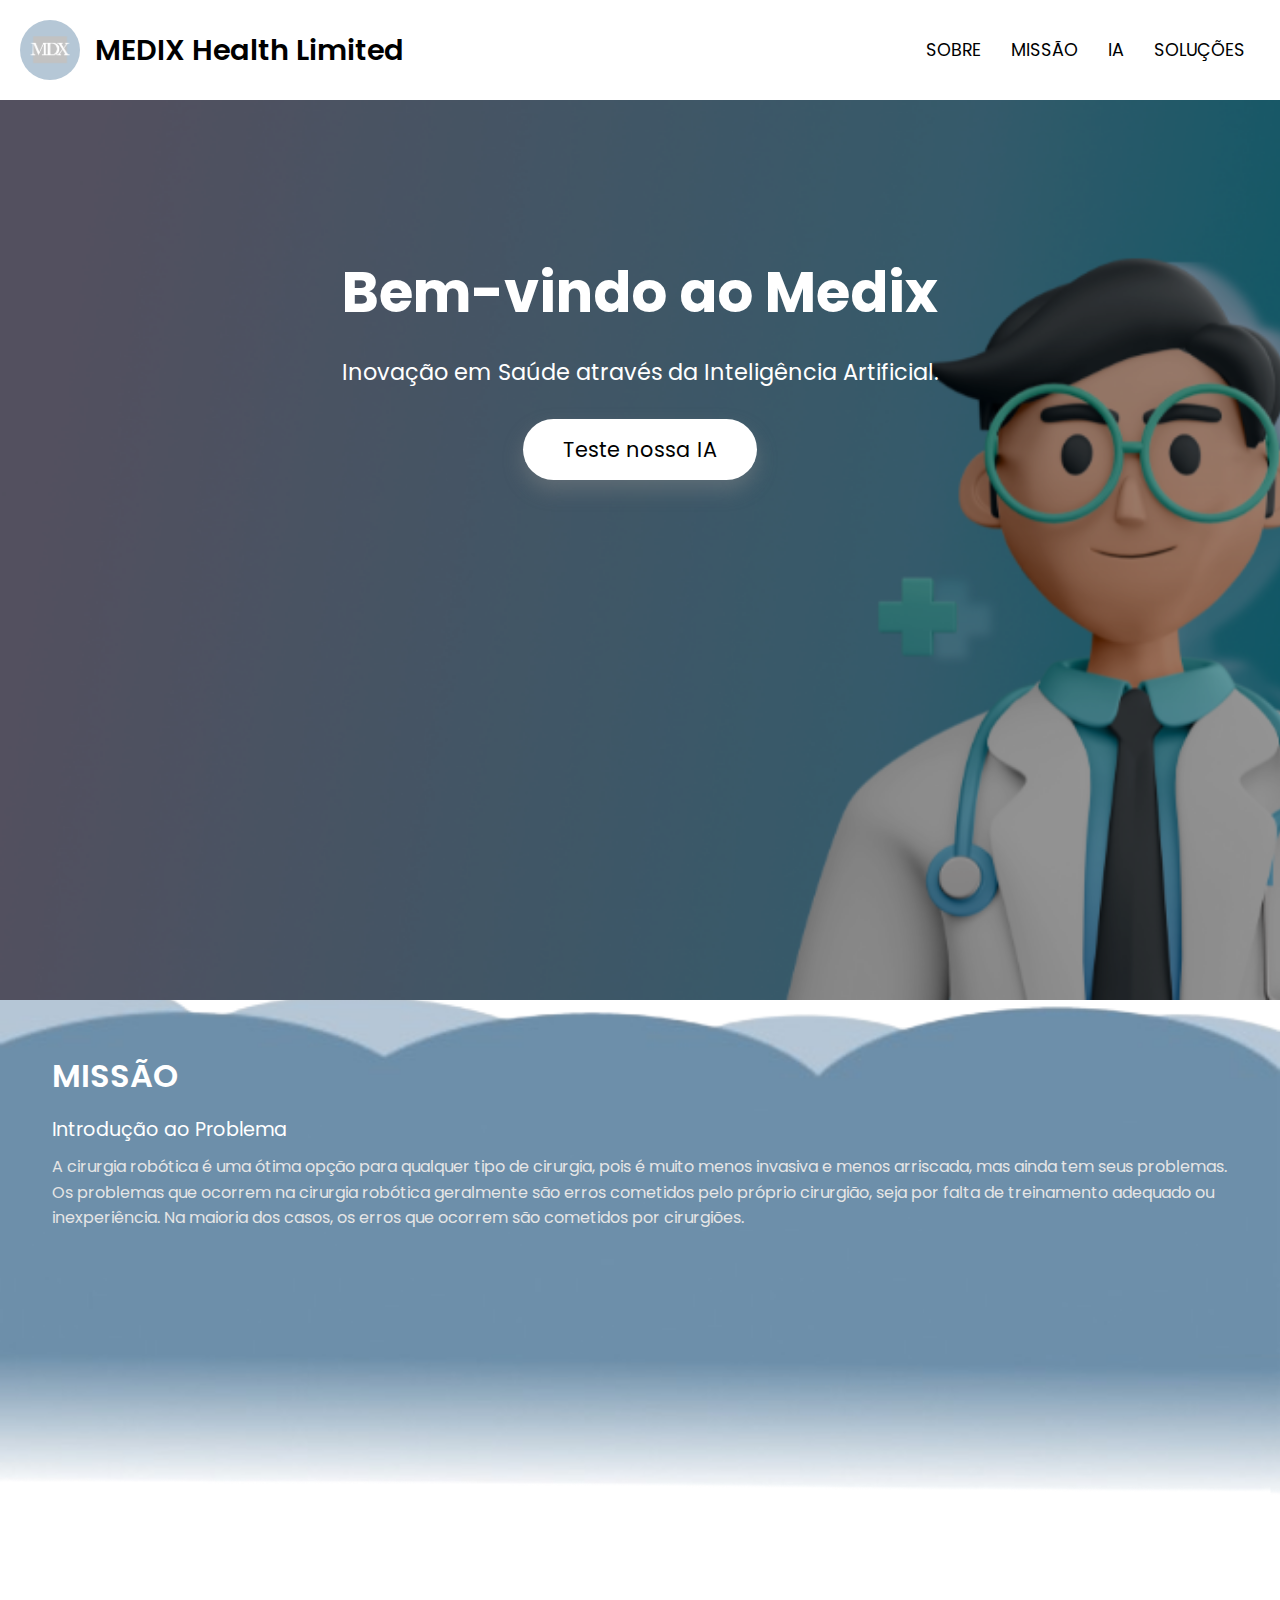
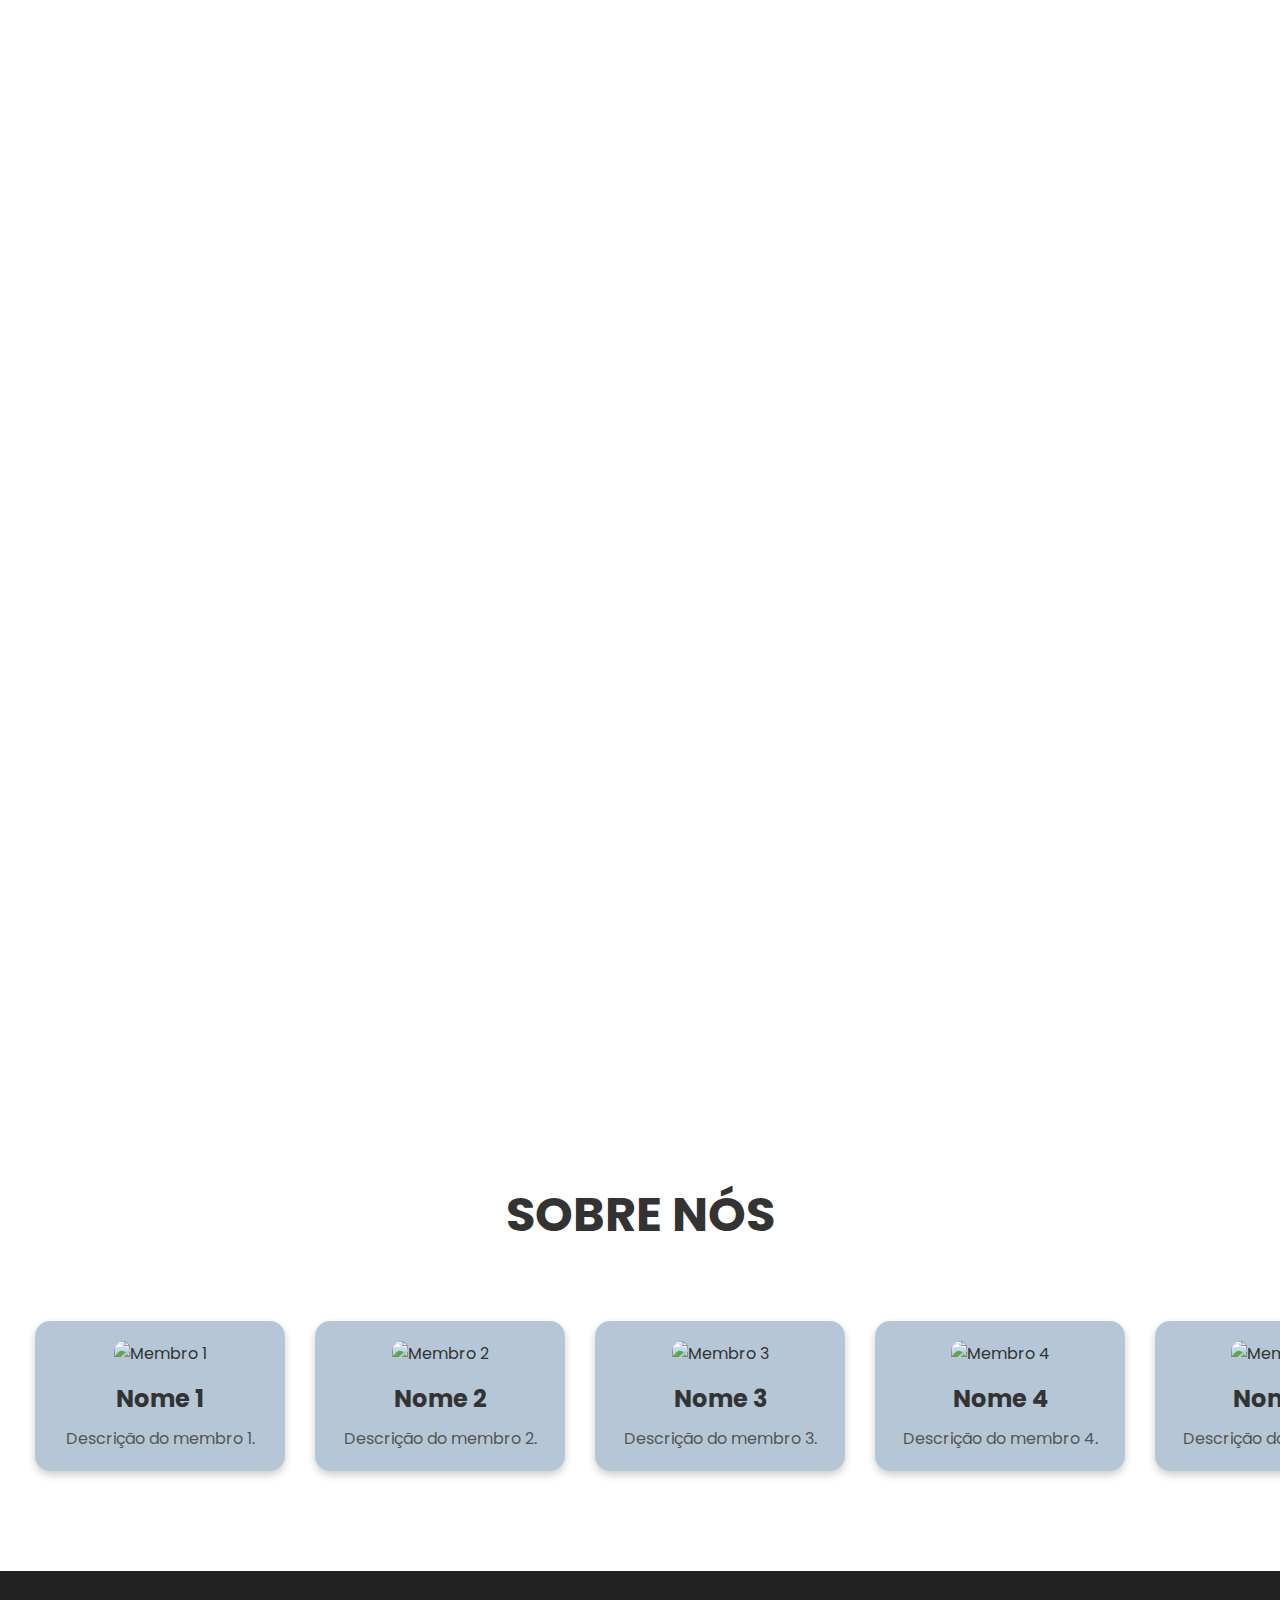
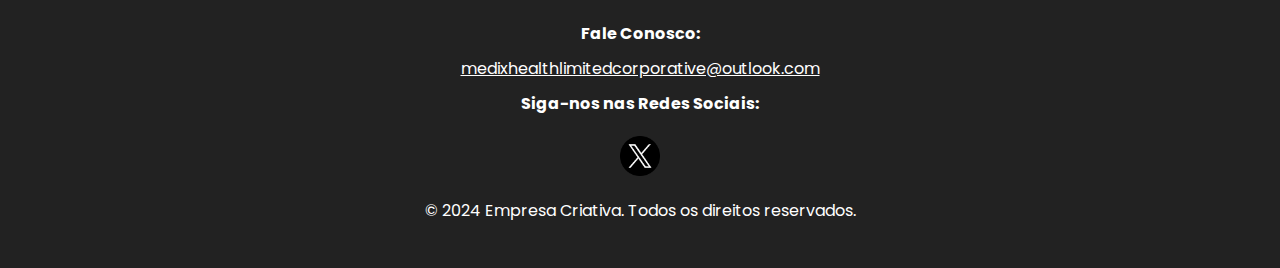
==== prot Future Fast/index.html @ fb8902aa "atualização 24/10/24 3" ====
<!DOCTYPE html>
<html lang="pt-BR">
 
<head>
    <meta charset="UTF-8">
    <meta name="viewport" content="width=device-width, initial-scale=1.0">
    <title>MEDIX Health Limited</title>
    <link rel="icon" href="LOGO.png">
    <link href="https://fonts.googleapis.com/css2?family=Poppins:wght@400;600&display=swap" rel="stylesheet">
    <link rel="stylesheet" href="style.css">
</head>
 
<body>

    <header class="main-header">
        <div class="header">
            <div class="logo">
                <img class="imgLogo" src="LOGO.png">
                <h1 class="logoTxt">MEDIX Health Limited</h1>
            </div>
            <nav class="main-nav">
                <ul>
                    <li><a href="#">SOBRE</a></li>
                    <li><a href="#">MISSÃO</a></li>
                    <li><a href="#">IA</a></li>
                    <li><a href="#">SOLUÇÕES</a></li>
                </ul>
            </nav>
        </div>
    </header>
 
    <section class="hero">
        <div class="centroPrincipal">
            <h2>Bem-vindo ao Medix</h2>
            <p>Inovação em Saúde através da Inteligência Artificial.</p>
            <a href="#" class="cta-btn">Teste nossa IA</a>
        </div>
    </section>

    <section class="mission">
        <div class="misON">
            <h3 class="titMis">MISSÃO</h3>
            <p class="txtMis">Introdução ao Problema</p>
            <p class="txtMis2">
                A cirurgia robótica é uma ótima opção para qualquer tipo de cirurgia, pois é muito menos invasiva e menos arriscada, mas ainda tem seus problemas. Os problemas que ocorrem na cirurgia robótica geralmente são erros cometidos pelo próprio cirurgião, seja por falta de treinamento adequado ou inexperiência. Na maioria dos casos, os erros que ocorrem são cometidos por cirurgiões.
            </p>
        </div>
    </section>  

    <section class="mission2">
        <div class="misON2">
            <img class="imgMis" src="pexels-cottonbro-6153343.jpg" alt="Descrição da imagem">
            <div class="txtMis3">
                <h3 class="tilMis">Nossa Solução</h3>
                <p class="pTxt">
                    Esses erros são simples e fáceis de evitar. Pensamos em resolver esses erros médicos com uma IA que reconhece qualquer movimento, não importa quão pequeno, evitando assim os erros.
                </p>
            </div>
        </div>
    </section>
 
    <section class="ourAI">
        <div class="ai">
            <h3 class="titAi">IA</h3>
            <div class="txtAIz">
                <p class="txtAi">Nossa ideia de IA foi: uma IA que sente e controla cada movimento, não importa quão pequeno, evitando assim os erros básicos da cirurgia robótica. Com isso, acreditamos que nossa IA ajudaria muito nas cirurgias robóticas.</p>
                <p class="txtAi2">Clique no botão abaixo para ver nossa ideia para IA, o futuro da medicina robótica.</p>
                <button class="btnAI">TESTAR</button>
            </div>    
        </div>    
        <div class="imgAIc">
                <img class="imgAi" src="ai-chip-artificial-intelligence-future-technology-innovation.jpg">
        </div>
    </section>
 
    <section class="about">
        <h3>SOBRE NÓS</h3>
        <div class="about-container">
            <div class="about-card">
                <img src="member1.jpg" alt="Membro 1">
                <h4>Nome 1</h4>
                <p>Descrição do membro 1.</p>
            </div>
            <div class="about-card">
                <img src="member2.jpg" alt="Membro 2">
                <h4>Nome 2</h4>
                <p>Descrição do membro 2.</p>
            </div>
            <div class="about-card">
                <img src="member3.jpg" alt="Membro 3">
                <h4>Nome 3</h4>
                <p>Descrição do membro 3.</p>
            </div>
            <div class="about-card">
                <img src="member4.jpg" alt="Membro 4">
                <h4>Nome 4</h4>
                <p>Descrição do membro 4.</p>
            </div>
            <div class="about-card">
                <img src="member5.jpg" alt="Membro 5">
                <h4>Nome 5</h4>
                <p>Descrição do membro 5.</p>
            </div>
        </div>
    </section>
   
    <script>
        // Função para verificar se o elemento está visível na viewport para só fazer o movimento quando chegar no objeto
        function isElementInViewport(el) {
            const rect = el.getBoundingClientRect();
            return (
                rect.top >= 0 &&
                rect.left >= 0 &&
                rect.bottom <= (window.innerHeight || document.documentElement.clientHeight) &&
                rect.right <= (window.innerWidth || document.documentElement.clientWidth)
            );
        }
 
        // Função para adicionar a animação quando o elemento está na viewport
        function animateOnScroll() {
            const serviceItems = document.querySelectorAll('.service-item');
            serviceItems.forEach(item => {
                if (isElementInViewport(item)) {
                    item.classList.add('animate');
                }
            });
        }
 
        // Adiciona o evento de rolagem
        window.addEventListener('scroll', animateOnScroll);
    </script>
 
    <script>
    // Função para verificar se o elemento está visível na viewport para só fazer o movimento quando chegar no objeto
    function isElementInViewport(el) {
        const rect = el.getBoundingClientRect();
        return (
            rect.top >= 0 &&
            rect.bottom <= (window.innerHeight || document.documentElement.clientHeight)
        );
    }
 
    // Função para adicionar a animação quando o elemento está na viewport
    function animateOnScroll() {
        const misON2 = document.querySelectorAll('.misON2');
        misON2.forEach((item) => {
            if (isElementInViewport(item)) {
                item.classList.add('animate');
            }
        });
    }
 
    // Adiciona o evento de rolagem
    window.addEventListener('scroll', animateOnScroll);
    </script>
 
    <script>
    // Função para verificar se o elemento está visível na viewport para só fazer o movimento quando chegar no objeto
    function isElementInViewport(el) {
        const rect = el.getBoundingClientRect();
        return (
            rect.top >= 0 &&
            rect.bottom <= (window.innerHeight || document.documentElement.clientHeight)
        );
    }
 
    // Função para adicionar a animação quando o elemento está na viewport
    function animateOnScroll() {
        const ourAI = document.querySelectorAll('.ourAI');
        ourAI.forEach((item) => {
            if (isElementInViewport(item)) {
                item.classList.add('animate');
            }
        });
    }
 
    // Adiciona o evento de rolagem
    window.addEventListener('scroll', animateOnScroll);
    </script>
 
    <script>
    // Função para verificar se o elemento está visível na viewport para só fazer o movimento quando chegar no objeto
    function isElementInViewport(el) {
        const rect = el.getBoundingClientRect();
        return (
            rect.top >= 0 &&
            rect.bottom <= (window.innerHeight || document.documentElement.clientHeight)
        );
    }
 
    // Função para adicionar a animação quando o elemento está na viewport
    function animateOnScroll() {
        const ourAI = document.querySelectorAll('.misON');
        ourAI.forEach((item) => {
            if (isElementInViewport(item)) {
                item.classList.add('animate');
            }
        });
    }
 
    // Adiciona o evento de rolagem
    window.addEventListener('scroll', animateOnScroll);
    </script>
    
    <footer class="main-footer">
        <div class="footer">
            <h4>Fale Conosco:</h4>
            <p><a class="email" href="mailto:medixhealthlimitedcorporative@outlook.com">medixhealthlimitedcorporative@outlook.com</a></p>
            
            <h4>Siga-nos nas Redes Sociais:</h4>
            <a href="https://x.com/MEDIXHL?t=LegShNUHQI_TQAHU0p8YYA&s=09" target="_blank" aria-label="Twitter">
                <img src="twitter.png" alt="Twitter" class="twitter-button">
            </a>
    
            <p>&copy; 2024 Empresa Criativa. Todos os direitos reservados.</p>
        </div>
    </footer>
 
</body>
 
</html>
---- prot Future Fast/style.css ----
* {
    margin: 0;
    padding: 0;
    box-sizing: border-box;
}
 
body {
    font-family: 'Poppins', sans-serif;
    background-color: #ffffff;
    color: #333;
}
 
.centroPrincipal {
    width: 90%;
    max-width: 1200px;
    margin: 0 auto;
    display: flex;
    flex-direction: column;
    align-items: center;
}
 
/* Header */
 
.header {
    display: flex;
    justify-content: space-between; /* Distribui logo e navegação */
    align-items: center; /* Alinha itens verticalmente no centro */
    padding: 20px;
}
 
.logo {
    display: flex;
    align-items: center; /* Alinha logo e texto lado a lado */
}
 
.imgLogo {
    width: 60px;
    height: 60px;
    border-radius: 50%; /* Faz a logo ficar em um círculo */
    object-fit: cover; /* Garante que a imagem se ajuste ao círculo */
    margin-right: 15px; /* Espaço entre a logo e o texto */
}
 
.main-header {
    background-color: #ffffff;
    color: #000000;
    width: 100%;
}
 
.logoTxt {
    font-size: 1.8em;
    font-weight: 600;
    color: #000000;
}
 
.main-nav ul {
    list-style: none;
    display: flex;
    margin: 0;
    padding: 0;
}
 
.main-nav ul li {
    margin: 0 15px;
}
 
.main-nav ul li a {
    text-decoration: none;
    color: #000000;
    font-size: 1.1em;
    transition: color 0.3s ease;
}
 
.main-nav ul li a:hover {
    color: #808080;
}
 
/* Hero Section */
.hero {
    background: url('Design\ sem\ nome.png') no-repeat center center/cover;
    color: #fff;
    text-align: center;
    padding: 150px 0;
    box-shadow: inset 0 0 0 2000px rgba(0, 0, 0, 0.4);
    height: 100vh;
    animation: parallaxScroll 10s infinite linear;
}
 
.hero h2 {
    font-size: 3.5em;
    margin-bottom: 20px;
    animation: slideIn 1.5s ease-out;
}
 
.hero p {
    font-size: 1.4em;
    margin-bottom: 30px;
    animation: slideIn 2s ease-out;
}
 
.cta-btn {
    background-color: #ffffff;
    color: #000000;
    padding: 15px 40px;
    text-decoration: none;
    font-size: 1.3em;
    border-radius: 50px;
    box-shadow: 0 10px 20px rgba(139, 139, 139, 0.4);
    transition: background-color 0.3s, transform 0.3s;
    animation: pulse 2s infinite;
}
 
.cta-btn:hover {
    background-color: #919191;
    transform: scale(1.1);
}
 
/* Services Section */
.about {
    background-color: #fff;
    padding: 80px 0;
    text-align: center;
}

.about h3 {
    font-size: 3em;
    margin-bottom: 50px;
}

.about-container {
    display: flex;
    overflow-x: auto; /* Habilita o scroll horizontal */
    padding: 20px;
    scrollbar-width: thin; /* Para navegadores compatíveis */
}

.about-card {
    flex: 0 0 auto; /* Impede que os cards encolham */
    width: 250px; /* Largura fixa dos cards */
    margin: 0 15px; /* Espaçamento entre os cards */
    background-color: rgba(181, 199, 214, 1);
    border-radius: 15px;
    padding: 20px;
    box-shadow: 0 4px 8px rgba(0, 0, 0, 0.2);
    transition: transform 0.3s;
}

.about-card img {
    width: 100%;
    height: auto;
    border-radius: 10px;
}

.about-card h4 {
    margin: 15px 0 10px;
    font-size: 1.5em;
    color: #333;
}

.about-card p {
    color: #555;
}

/* Efeito de hover */
.about-card:hover {
    transform: scale(1.05);
}


/* MISSÂO1 */
.mission {
    background-color: #ffffff; 
}

.misON {
    margin: 0 auto;
    transition: transform 0.25s ease-in-out, opacity 0.25s ease-in-out; /* Transição mais rápida e suave */
    background-image: url(ondinha.png);
    background-size: cover;
    background-position: center;
    background-repeat: no-repeat;
    min-height: 507px;
    padding: 52px;
}

.misON.animate {
    opacity: 1; /* Torna visível */
    transform: translateX(0);
}

.titMis {
    font-size: 2em;
    color: #ffffff;
    font-weight: 600;
    margin-bottom: 15px;
    text-align: left;
}
 
.txtMis {
    font-size: 1.2em;
    color: #ffffff;
    margin-bottom: 10px;
    text-align: left;
}
 
.txtMis2 {
    font-size: 1em;
    color: #e5e5e5;
    line-height: 1.6;
    text-align: left;
}

 
/* MISSÂO2 */
.mission2 {
    background-color: #ffffff;
    padding: 50px 20px;
}
 
.misON2 {
    display: flex;
    align-items: flex-start;
    width: 80vw;
    opacity: 0; /* Inicia invisível */
    transform: translateX(-100px); /* Inicia fora da tela à esquerda */
    transition: transform 0.25s ease-in-out, opacity 0.25s ease-in-out; /* Transição mais rápida e suave */
}

.misON2.animate {
    opacity: 1; /* Torna visível */
    transform: translateX(0); /* Move para a posição final */
}
 
 
.imgMis {
    width: 471px;
    height: 471px;
    border-radius: 15%;
    object-fit: cover;
    margin-right: 100px;
    margin-top: 50px;
}
 
.txtMis3 {
    font-size: 1.2em;
    margin-top: 125px;
    flex: 1;
}
 
.tilMis {
    font-size: 1.8em;
    color: #333;
    margin-bottom: 10px;
}
 
.pTxt {
    font-size: 1em;
    color: #666;
    line-height: 1.6;
}
 
/*AI*/
.ourAI {
    background-color: #ffffff;
    padding: 50px 20px;
    display: flex;
    justify-content: space-between;
    align-items: flex-start;
    opacity: 0; /* Inicia invisível */
    transform: translateX(100px); /* Inicia fora da tela à direita */
    transition: transform 0.25s ease-in-out, opacity 0.25s ease-in-out; /* Transição mais rápida e suave */
}

.ourAI.animate {
    opacity: 1; /* Torna visível */
    transform: translateX(0); /* Move para a posição final */
}
.ai {
    flex: 1;
    margin-right: 20px;
}
 
.titAi {
    font-size: 2em;
    color: #333333;
    font-weight: 600;
    margin-bottom: 15px;
    text-align: left;
}
 
.txtAIz {
    display: flex;
    flex-direction: column;
}
 
.txtAi {
    font-size: 1.2em;
    color: #555555;
    margin-bottom: 10px;
    max-width: 573px; /* Adicionado para limitar a largura */
}
 
.txtAi2 {
    font-size: 1em;
    color: #666666;
    line-height: 1.6;
    max-width: 572px; /* Adicionado para limitar a largura */
}
 
.btnAI {
    margin-top: 53px;
    width: 190px;
    height: 64px;
    background: #3494AD;
    border-radius: 40px; /* Ajuste do border-radius para ficar mais sutil */
    color: white; /* Cor do texto */
    border: none; /* Remover borda padrão */
    cursor: pointer; /* Cursor pointer para indicar clicável */
    transition: background-color 0.3s; /* Efeito de transição */
}
 
.btnAI:hover {
    background: #287f9c; /* Efeito hover */
}
 
.imgAIc {
    display: flex;
    align-items: center;
}
 
.imgAi {
    width: 100%; /* Ajustar para ocupar 100% do espaço disponível */
    max-width: 471px; /* Tamanho máximo */
    height: auto; /* Altura automática para manter a proporção */
    border-radius: 15%; /* Arredondamento de bordas */
}
 
 
 
/* Footer */
.main-footer {
    background-color: #222;
    color: #fff;
    text-align: center;
    padding: 40px 20px;
}

.email{
    color: #ffffff;
}

.footer {
    max-width: 1200px;
    margin: 0 auto;
}

.footer h4 {
    margin: 10px 0;
}

.footer p {
    margin: 5px 0;
}

.twitter-button {
    width: 40px; /* Ajuste o tamanho conforme necessário */
    height: auto; /* Mantém a proporção da imagem */
    margin: 10px;
    transition: transform 0.3s;
}

.twitter-button:hover {
    transform: scale(1.1); /* Efeito de zoom ao passar o mouse */
}

 
/* Animations */
@keyframes fadeIn {
    0% {
        opacity: 0;
    }
    100% {
        opacity: 1;
    }
}
 
@keyframes slideIn {
    0% {
        transform: translateY(-50px); /* Movendo menos para começar */
        opacity: 0;
    }
    100% {
        transform: translateY(0);
        opacity: 1;
    }
}
 
@keyframes pulse {
    0% {
        transform: scale(1);
    }
    50% {
        transform: scale(1.05);
    }
    100% {
        transform: scale(1);
    }
}
 
@keyframes parallaxScroll {
    0% {
        background-position: 0% 0%;
    }
    100% {
        background-position: 100% 100%;
    }
}
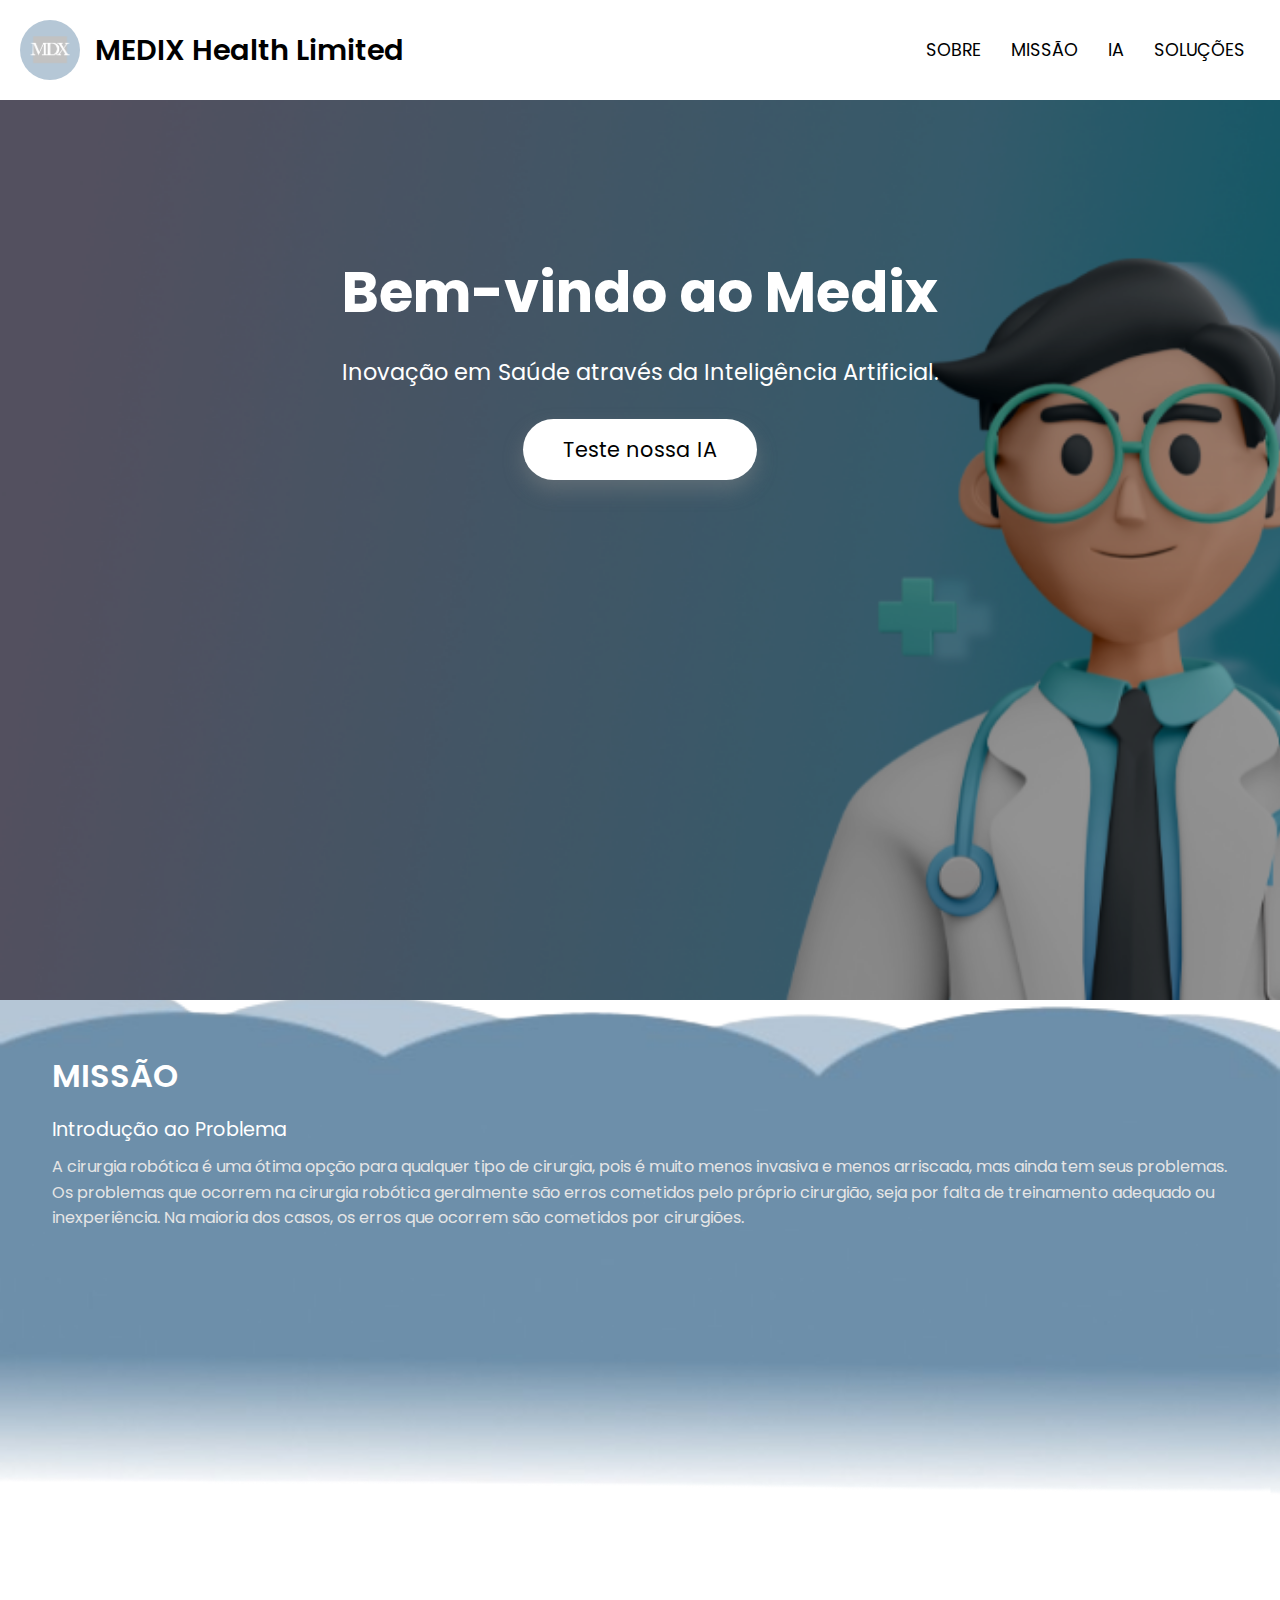
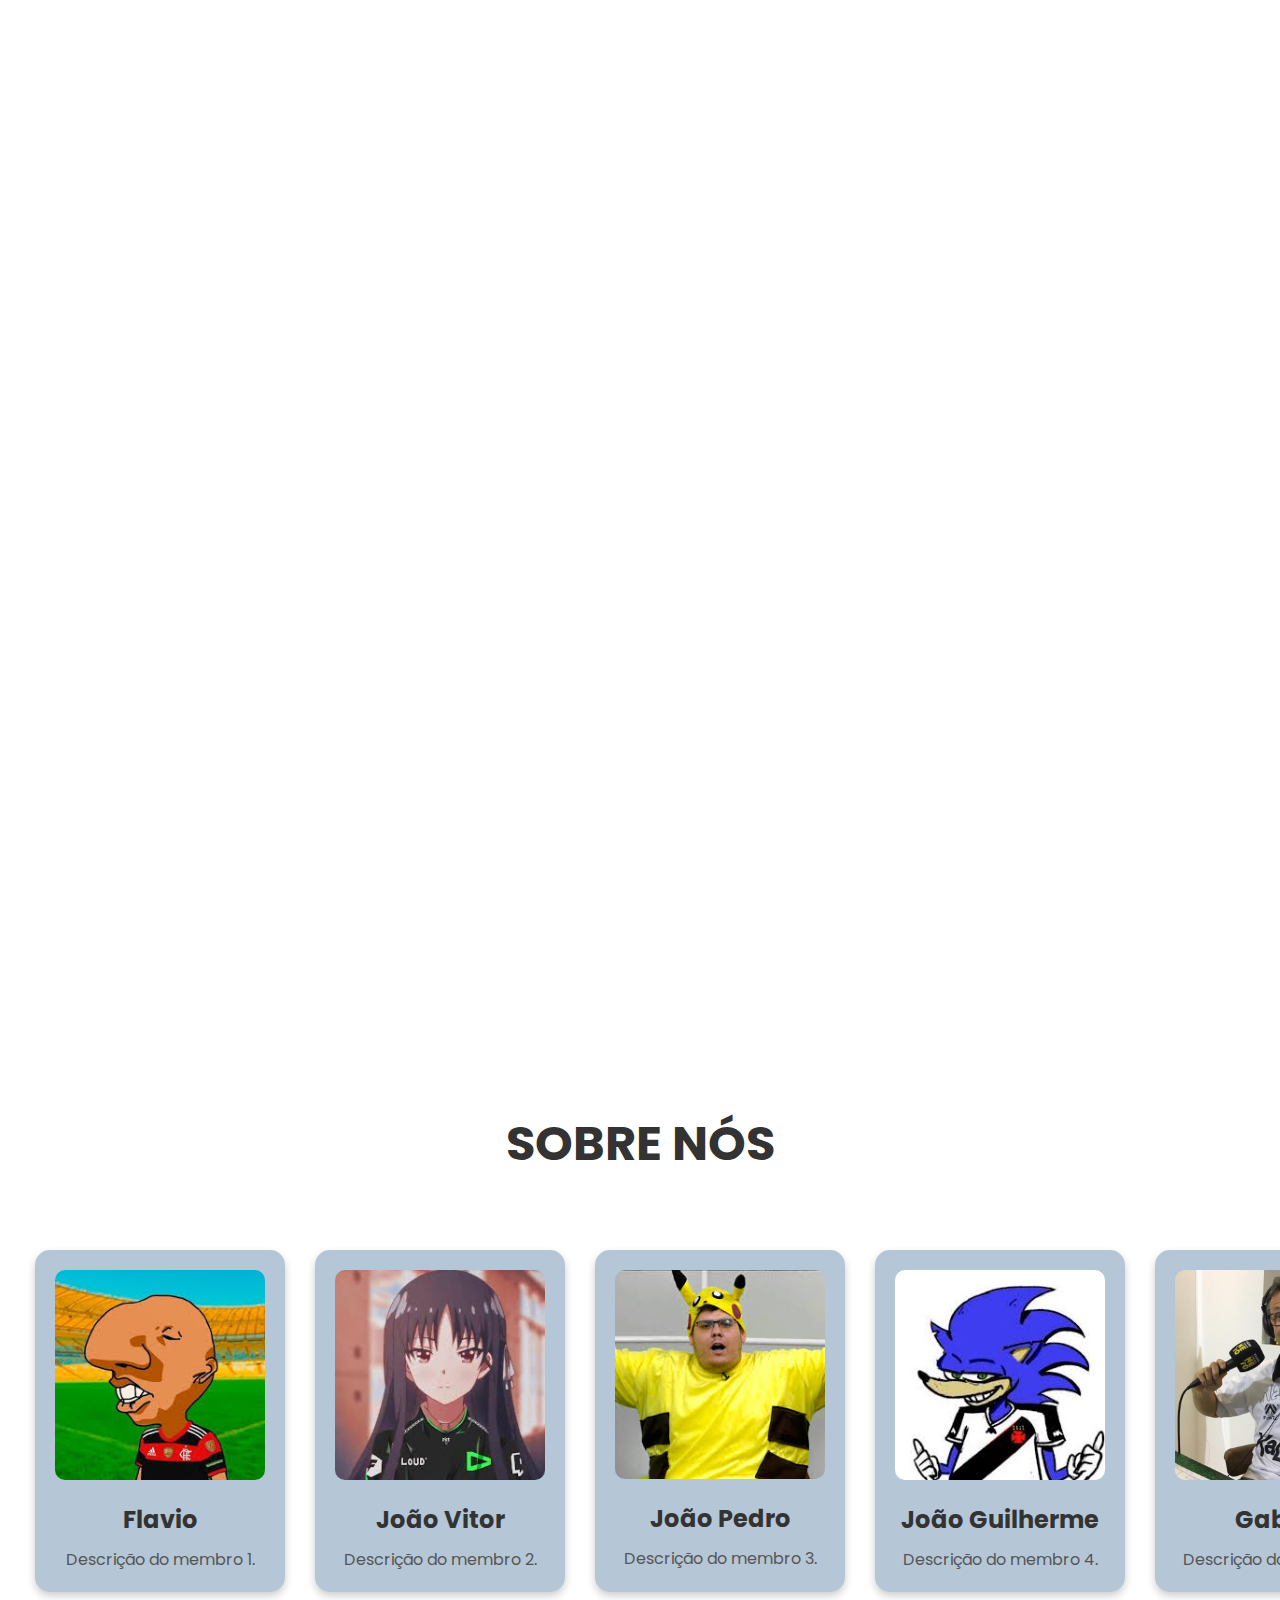
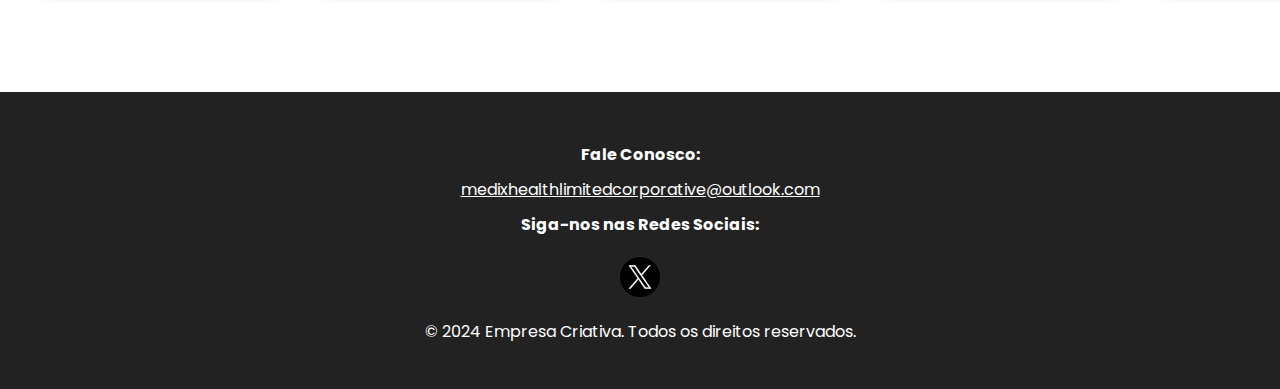
==== commit c70298df: "fotos temporarias" ====
--- a/prot Future Fast/index.html
+++ b/prot Future Fast/index.html
@@ -77,28 +77,28 @@
         <h3>SOBRE NÓS</h3>
         <div class="about-container">
             <div class="about-card">
-                <img src="member1.jpg" alt="Membro 1">
-                <h4>Nome 1</h4>
+                <img src="samengo.jpg" alt="Membro 1">
+                <h4>Flavio</h4>
                 <p>Descrição do membro 1.</p>
             </div>
             <div class="about-card">
-                <img src="member2.jpg" alt="Membro 2">
-                <h4>Nome 2</h4>
+                <img src="iconime.jpg" alt="Membro 2">
+                <h4>João Vitor</h4>
                 <p>Descrição do membro 2.</p>
             </div>
             <div class="about-card">
-                <img src="member3.jpg" alt="Membro 3">
-                <h4>Nome 3</h4>
+                <img src="cazé.jpg" alt="Membro 3">
+                <h4>João Pedro</h4>
                 <p>Descrição do membro 3.</p>
             </div>
             <div class="about-card">
-                <img src="member4.jpg" alt="Membro 4">
-                <h4>Nome 4</h4>
+                <img src="sonicvas.jpg" alt="Membro 4">
+                <h4>João Guilherme</h4>
                 <p>Descrição do membro 4.</p>
             </div>
             <div class="about-card">
-                <img src="member5.jpg" alt="Membro 5">
-                <h4>Nome 5</h4>
+                <img src="neto.jpg" alt="Membro 5">
+                <h4>Gabriel</h4>
                 <p>Descrição do membro 5.</p>
             </div>
         </div>
--- a/prot Future Fast/style.css
+++ b/prot Future Fast/style.css
@@ -220,7 +220,7 @@
 .misON2 {
     display: flex;
     align-items: flex-start;
-    width: 80vw;
+    width: 93vw;
     opacity: 0; /* Inicia invisível */
     transform: translateX(-100px); /* Inicia fora da tela à esquerda */
     transition: transform 0.25s ease-in-out, opacity 0.25s ease-in-out; /* Transição mais rápida e suave */
@@ -233,8 +233,8 @@
  
  
 .imgMis {
-    width: 471px;
-    height: 471px;
+    width: 444px;
+    height: 400px;
     border-radius: 15%;
     object-fit: cover;
     margin-right: 100px;
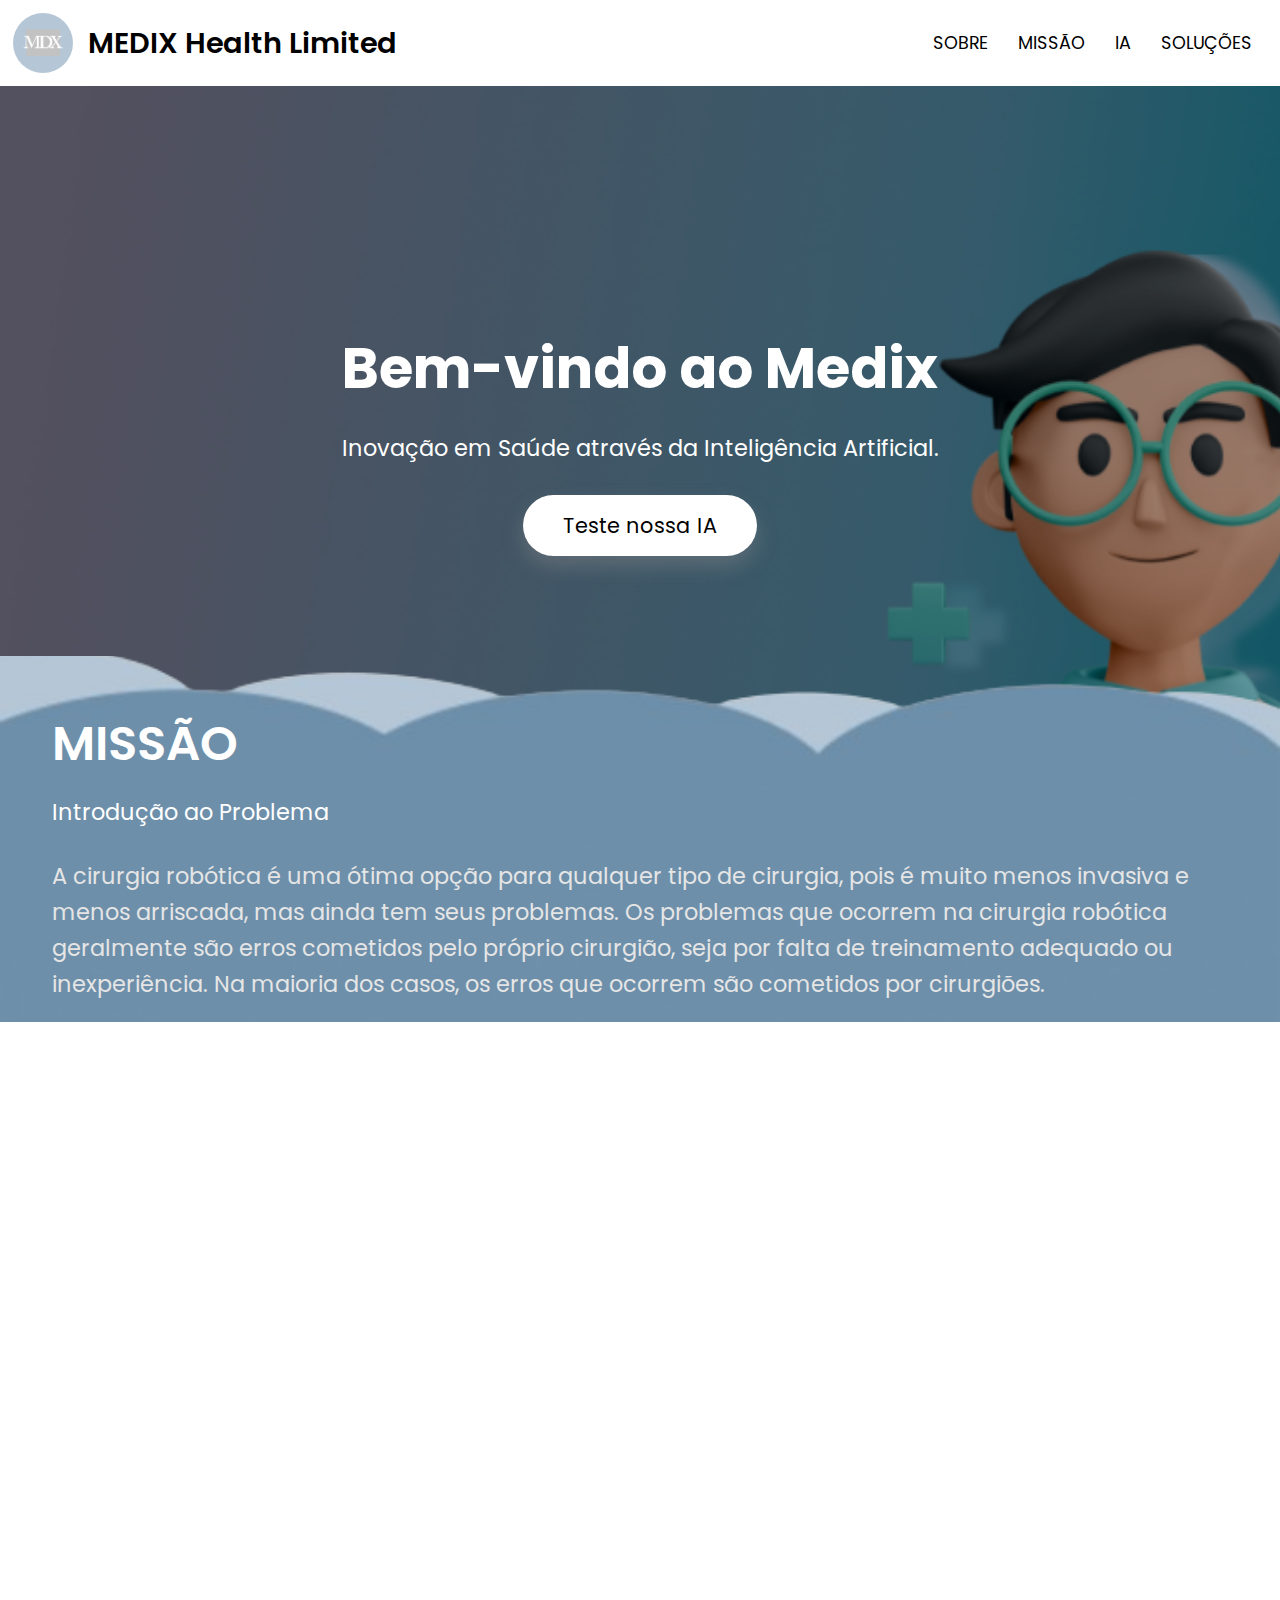
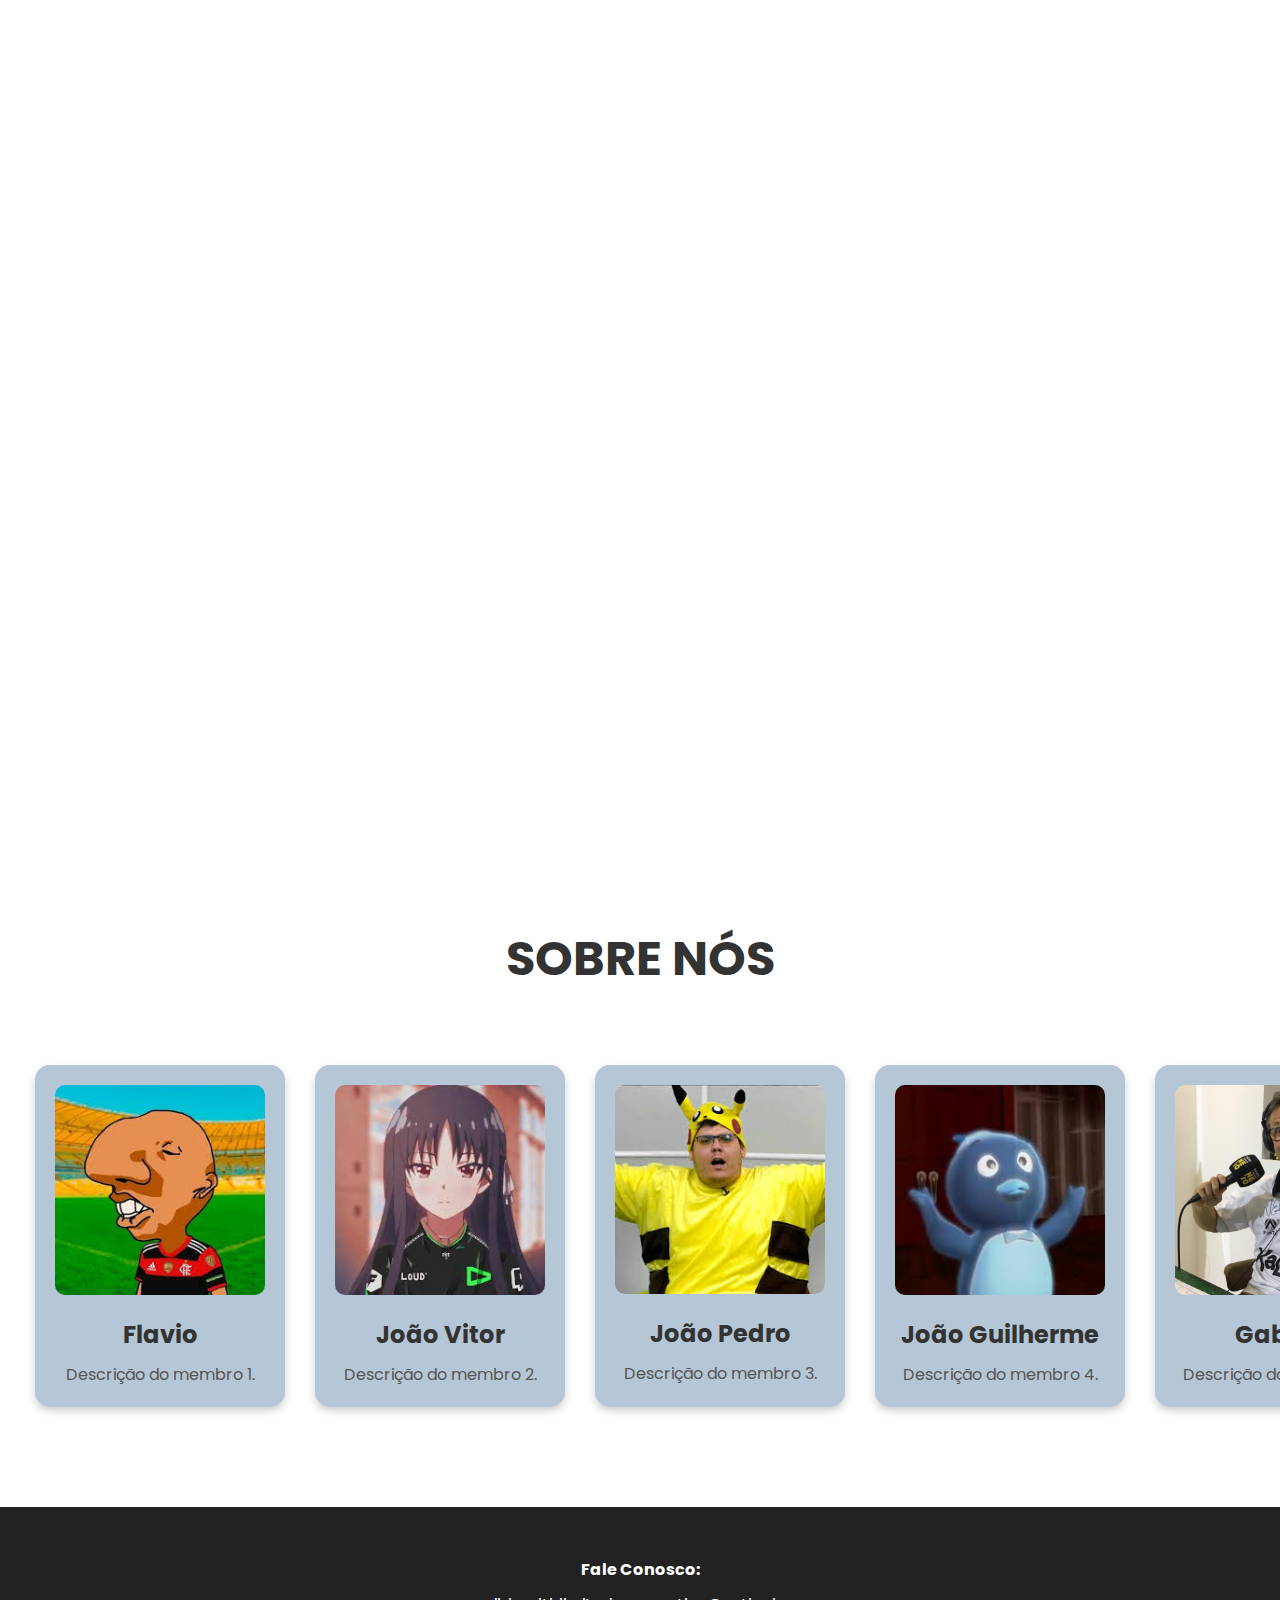
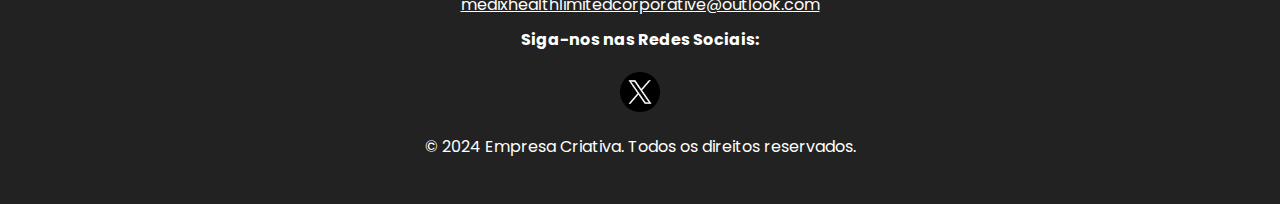
==== commit 85789375: "alguns concertos 24/10" ====
--- a/prot Future Fast/index.html
+++ b/prot Future Fast/index.html
@@ -28,24 +28,21 @@
             </nav>
         </div>
     </header>
- 
-    <section class="hero">
-        <div class="centroPrincipal">
-            <h2>Bem-vindo ao Medix</h2>
-            <p>Inovação em Saúde através da Inteligência Artificial.</p>
-            <a href="#" class="cta-btn">Teste nossa IA</a>
-        </div>
-    </section>
+        <section class="hero">
+            <div class="centroPrincipal">
+                <h2>Bem-vindo ao Medix</h2>
+                <p>Inovação em Saúde através da Inteligência Artificial.</p>
+                <a href="#" class="cta-btn">Teste nossa IA</a>
+            </div>
+            <div class="misON">
+                <h3 class="titMis">MISSÃO</h3>
+                <p class="txtMis">Introdução ao Problema</p>
+                <p class="txtMis2">
+                    A cirurgia robótica é uma ótima opção para qualquer tipo de cirurgia, pois é muito menos invasiva e menos arriscada, mas ainda tem seus problemas. Os problemas que ocorrem na cirurgia robótica geralmente são erros cometidos pelo próprio cirurgião, seja por falta de treinamento adequado ou inexperiência. Na maioria dos casos, os erros que ocorrem são cometidos por cirurgiões.
+                </p>
+            </div>
 
-    <section class="mission">
-        <div class="misON">
-            <h3 class="titMis">MISSÃO</h3>
-            <p class="txtMis">Introdução ao Problema</p>
-            <p class="txtMis2">
-                A cirurgia robótica é uma ótima opção para qualquer tipo de cirurgia, pois é muito menos invasiva e menos arriscada, mas ainda tem seus problemas. Os problemas que ocorrem na cirurgia robótica geralmente são erros cometidos pelo próprio cirurgião, seja por falta de treinamento adequado ou inexperiência. Na maioria dos casos, os erros que ocorrem são cometidos por cirurgiões.
-            </p>
-        </div>
-    </section>  
+        </section>
 
     <section class="mission2">
         <div class="misON2">
@@ -92,7 +89,7 @@
                 <p>Descrição do membro 3.</p>
             </div>
             <div class="about-card">
-                <img src="sonicvas.jpg" alt="Membro 4">
+                <img src="sonicvas (2).jpg" alt="Membro 4">
                 <h4>João Guilherme</h4>
                 <p>Descrição do membro 4.</p>
             </div>
--- a/prot Future Fast/style.css
+++ b/prot Future Fast/style.css
@@ -25,7 +25,7 @@
     display: flex;
     justify-content: space-between; /* Distribui logo e navegação */
     align-items: center; /* Alinha itens verticalmente no centro */
-    padding: 20px;
+    padding: 13px;
 }
  
 .logo {
@@ -80,9 +80,9 @@
     background: url('Design\ sem\ nome.png') no-repeat center center/cover;
     color: #fff;
     text-align: center;
-    padding: 150px 0;
+    padding: 240px 0;
     box-shadow: inset 0 0 0 2000px rgba(0, 0, 0, 0.4);
-    height: 100vh;
+    height: 104vh;
     animation: parallaxScroll 10s infinite linear;
 }
  
@@ -172,14 +172,18 @@
     background-color: #ffffff; 
 }
 
+.pagina_inicial{
+    background-color: #000000;
+}
+
 .misON {
-    margin: 0 auto;
+    margin-top: 100px;
     transition: transform 0.25s ease-in-out, opacity 0.25s ease-in-out; /* Transição mais rápida e suave */
     background-image: url(ondinha.png);
     background-size: cover;
     background-position: center;
     background-repeat: no-repeat;
-    min-height: 507px;
+    min-height: 550px;
     padding: 52px;
 }
 
@@ -189,7 +193,7 @@
 }
 
 .titMis {
-    font-size: 2em;
+    font-size: 3em;
     color: #ffffff;
     font-weight: 600;
     margin-bottom: 15px;
@@ -197,14 +201,14 @@
 }
  
 .txtMis {
-    font-size: 1.2em;
+    font-size: 1.5em;
     color: #ffffff;
     margin-bottom: 10px;
     text-align: left;
 }
  
 .txtMis2 {
-    font-size: 1em;
+    font-size: 1.2em;
     color: #e5e5e5;
     line-height: 1.6;
     text-align: left;
@@ -224,6 +228,7 @@
     opacity: 0; /* Inicia invisível */
     transform: translateX(-100px); /* Inicia fora da tela à esquerda */
     transition: transform 0.25s ease-in-out, opacity 0.25s ease-in-out; /* Transição mais rápida e suave */
+    margin-top: 300px;
 }
 
 .misON2.animate {
@@ -242,13 +247,13 @@
 }
  
 .txtMis3 {
-    font-size: 1.2em;
+    font-size: 1.5em;
     margin-top: 125px;
     flex: 1;
 }
  
 .tilMis {
-    font-size: 1.8em;
+    font-size: 2em;
     color: #333;
     margin-bottom: 10px;
 }
@@ -262,7 +267,7 @@
 /*AI*/
 .ourAI {
     background-color: #ffffff;
-    padding: 50px 20px;
+    padding: 50px 37px;
     display: flex;
     justify-content: space-between;
     align-items: flex-start;
@@ -281,7 +286,7 @@
 }
  
 .titAi {
-    font-size: 2em;
+    font-size: 3em;
     color: #333333;
     font-weight: 600;
     margin-bottom: 15px;
@@ -294,14 +299,14 @@
 }
  
 .txtAi {
-    font-size: 1.2em;
+    font-size: 1.5em;
     color: #555555;
     margin-bottom: 10px;
     max-width: 573px; /* Adicionado para limitar a largura */
 }
  
 .txtAi2 {
-    font-size: 1em;
+    font-size: 1.2em;
     color: #666666;
     line-height: 1.6;
     max-width: 572px; /* Adicionado para limitar a largura */
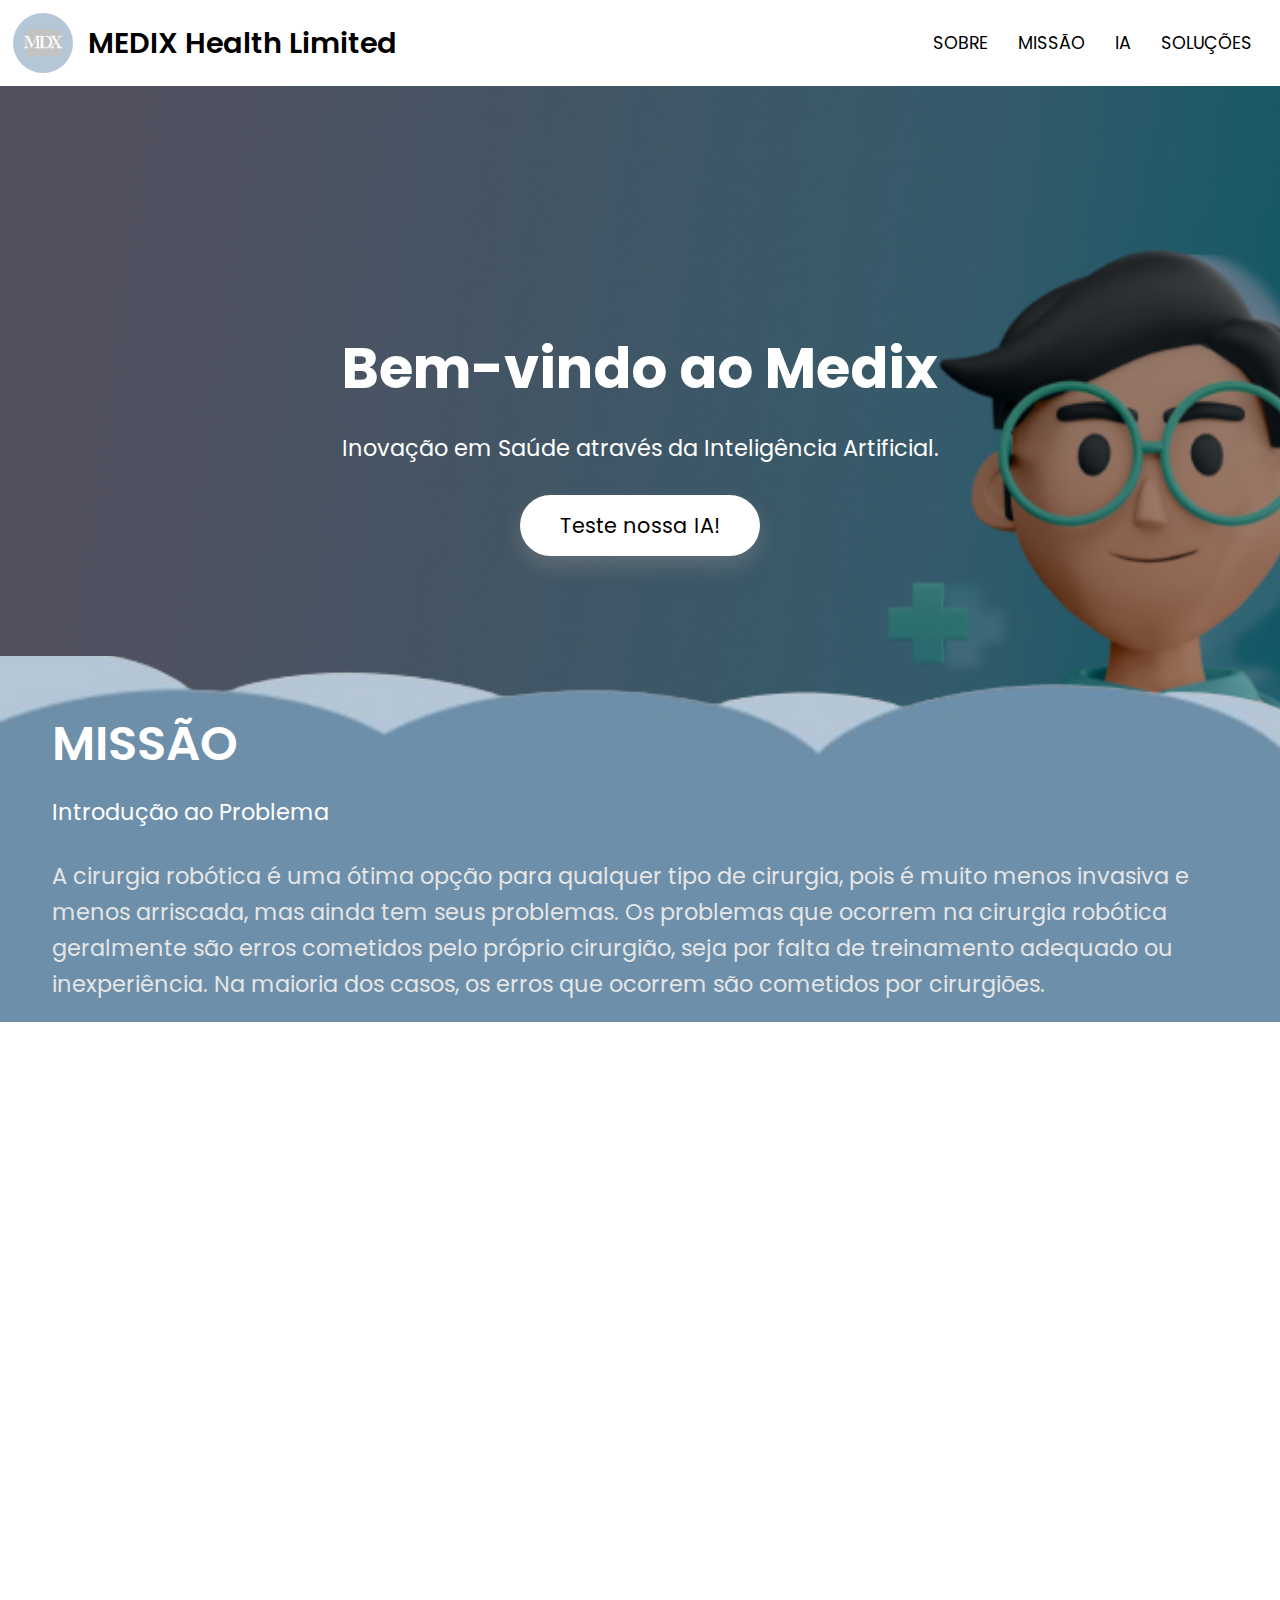
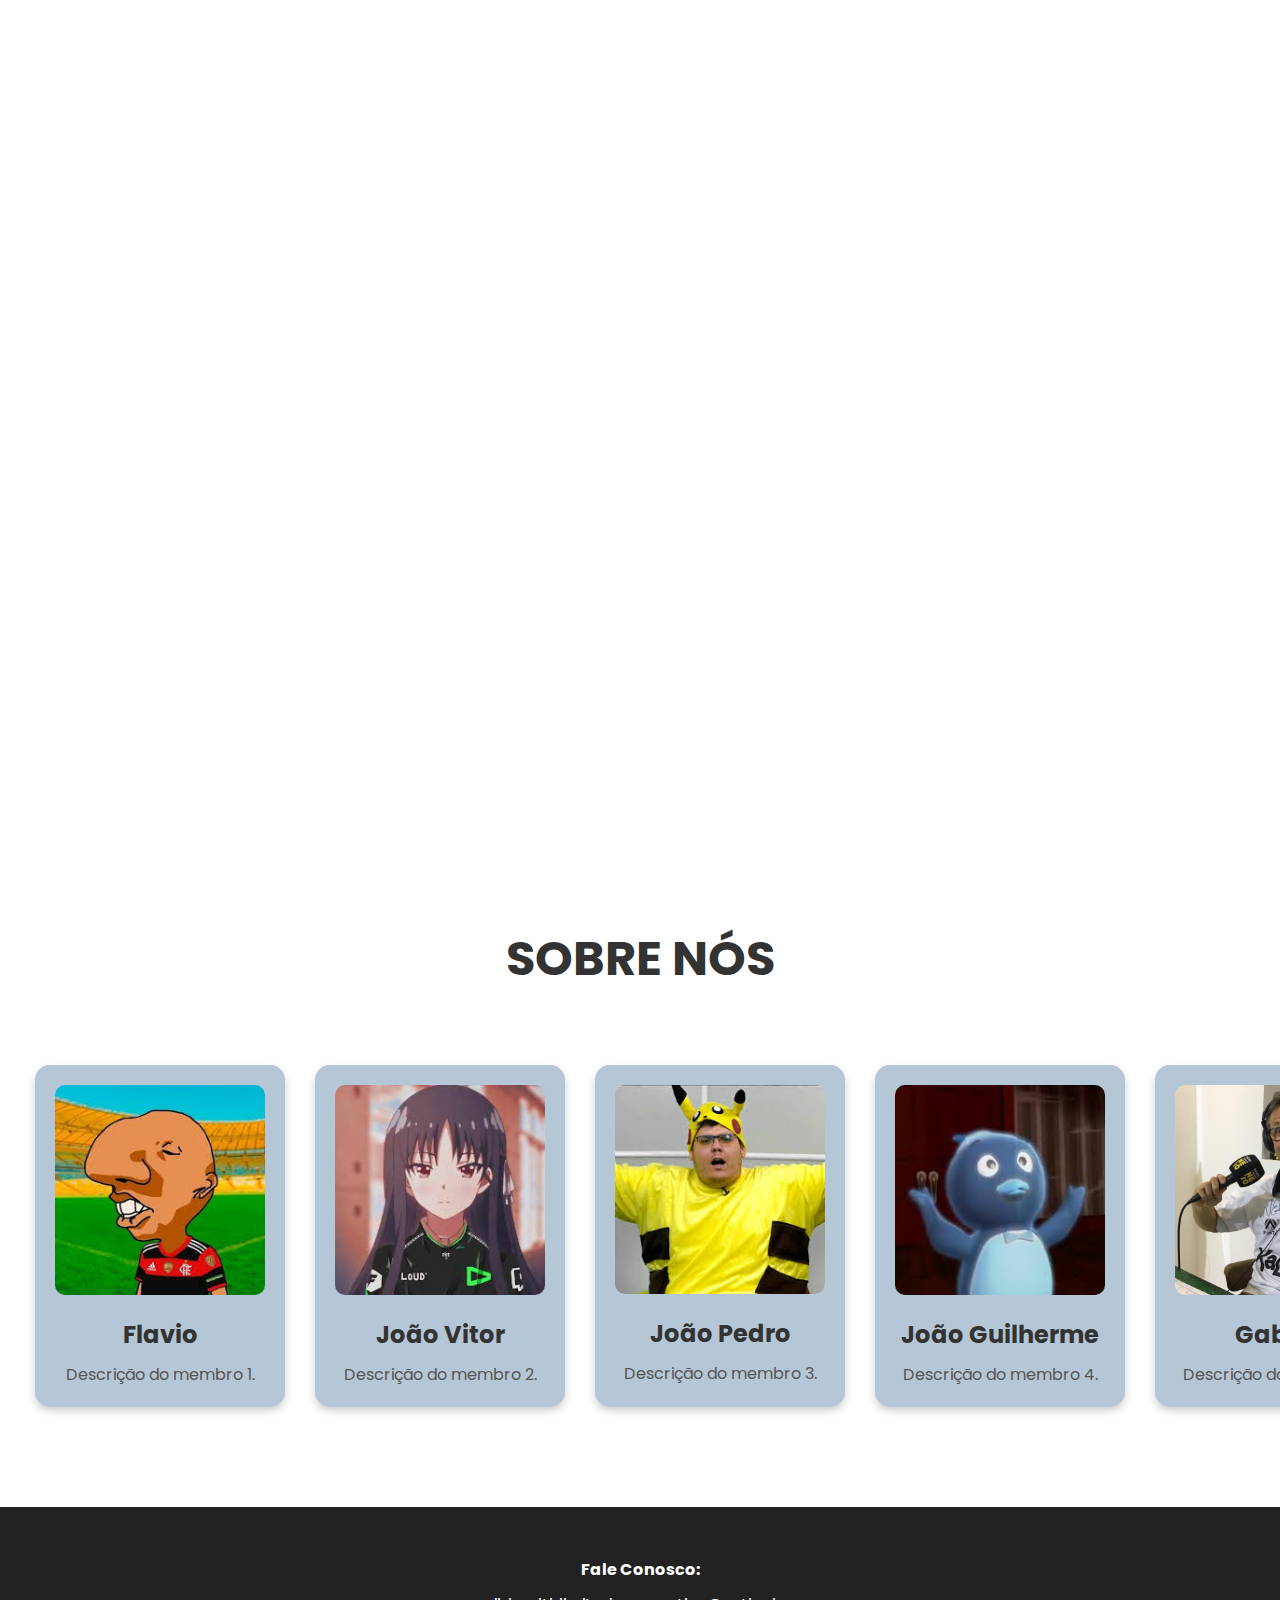
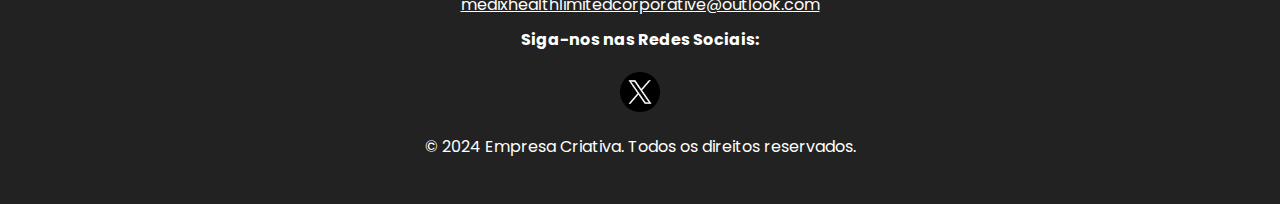
==== commit db75ed53: "qa" ====
--- a/prot Future Fast/index.html
+++ b/prot Future Fast/index.html
@@ -1,6 +1,6 @@
 <!DOCTYPE html>
 <html lang="pt-BR">
- 
+
 <head>
     <meta charset="UTF-8">
     <meta name="viewport" content="width=device-width, initial-scale=1.0">
@@ -9,7 +9,7 @@
     <link href="https://fonts.googleapis.com/css2?family=Poppins:wght@400;600&display=swap" rel="stylesheet">
     <link rel="stylesheet" href="style.css">
 </head>
- 
+
 <body>
 
     <header class="main-header">
@@ -28,21 +28,24 @@
             </nav>
         </div>
     </header>
-        <section class="hero">
-            <div class="centroPrincipal">
-                <h2>Bem-vindo ao Medix</h2>
-                <p>Inovação em Saúde através da Inteligência Artificial.</p>
-                <a href="#" class="cta-btn">Teste nossa IA</a>
-            </div>
-            <div class="misON">
-                <h3 class="titMis">MISSÃO</h3>
-                <p class="txtMis">Introdução ao Problema</p>
-                <p class="txtMis2">
-                    A cirurgia robótica é uma ótima opção para qualquer tipo de cirurgia, pois é muito menos invasiva e menos arriscada, mas ainda tem seus problemas. Os problemas que ocorrem na cirurgia robótica geralmente são erros cometidos pelo próprio cirurgião, seja por falta de treinamento adequado ou inexperiência. Na maioria dos casos, os erros que ocorrem são cometidos por cirurgiões.
-                </p>
-            </div>
-
-        </section>
+    <section class="hero">
+        <div class="centroPrincipal">
+            <h2>Bem-vindo ao Medix</h2>
+            <p>Inovação em Saúde através da Inteligência Artificial.</p>
+            <a href="#" class="cta-btn">Teste nossa IA!</a>
+        </div>
+        <div class="misON">
+            <h3 class="titMis">MISSÃO</h3>
+            <p class="txtMis">Introdução ao Problema</p>
+            <p class="txtMis2">
+                A cirurgia robótica é uma ótima opção para qualquer tipo de cirurgia, pois é muito menos invasiva e
+                menos arriscada, mas ainda tem seus problemas. Os problemas que ocorrem na cirurgia robótica geralmente
+                são erros cometidos pelo próprio cirurgião, seja por falta de treinamento adequado ou inexperiência. Na
+                maioria dos casos, os erros que ocorrem são cometidos por cirurgiões.
+            </p>
+        </div>
+
+    </section>
 
     <section class="mission2">
         <div class="misON2">
@@ -50,26 +53,30 @@
             <div class="txtMis3">
                 <h3 class="tilMis">Nossa Solução</h3>
                 <p class="pTxt">
-                    Esses erros são simples e fáceis de evitar. Pensamos em resolver esses erros médicos com uma IA que reconhece qualquer movimento, não importa quão pequeno, evitando assim os erros.
+                    Esses erros são simples e fáceis de evitar. Pensamos em resolver esses erros médicos com uma IA que
+                    reconhece qualquer movimento, não importa quão pequeno, evitando assim os erros.
                 </p>
             </div>
         </div>
     </section>
- 
+
     <section class="ourAI">
         <div class="ai">
             <h3 class="titAi">IA</h3>
             <div class="txtAIz">
-                <p class="txtAi">Nossa ideia de IA foi: uma IA que sente e controla cada movimento, não importa quão pequeno, evitando assim os erros básicos da cirurgia robótica. Com isso, acreditamos que nossa IA ajudaria muito nas cirurgias robóticas.</p>
-                <p class="txtAi2">Clique no botão abaixo para ver nossa ideia para IA, o futuro da medicina robótica.</p>
+                <p class="txtAi">Nossa ideia de IA foi: uma IA que sente e controla cada movimento, não importa quão
+                    pequeno, evitando assim os erros básicos da cirurgia robótica. Com isso, acreditamos que nossa IA
+                    ajudaria muito nas cirurgias robóticas.</p>
+                <p class="txtAi2">Clique no botão abaixo para ver nossa ideia para IA, o futuro da medicina robótica.
+                </p>
                 <button class="btnAI">TESTAR</button>
-            </div>    
-        </div>    
+            </div>
+        </div>
         <div class="imgAIc">
-                <img class="imgAi" src="ai-chip-artificial-intelligence-future-technology-innovation.jpg">
-        </div>
-    </section>
- 
+            <img class="imgAi" src="ai-chip-artificial-intelligence-future-technology-innovation.jpg">
+        </div>
+    </section>
+
     <section class="about">
         <h3>SOBRE NÓS</h3>
         <div class="about-container">
@@ -100,7 +107,7 @@
             </div>
         </div>
     </section>
-   
+
     <script>
         // Função para verificar se o elemento está visível na viewport para só fazer o movimento quando chegar no objeto
         function isElementInViewport(el) {
@@ -112,7 +119,7 @@
                 rect.right <= (window.innerWidth || document.documentElement.clientWidth)
             );
         }
- 
+
         // Função para adicionar a animação quando o elemento está na viewport
         function animateOnScroll() {
             const serviceItems = document.querySelectorAll('.service-item');
@@ -122,97 +129,99 @@
                 }
             });
         }
- 
-        // Adiciona o evento de rolagem
-        window.addEventListener('scroll', animateOnScroll);
-    </script>
- 
-    <script>
-    // Função para verificar se o elemento está visível na viewport para só fazer o movimento quando chegar no objeto
-    function isElementInViewport(el) {
-        const rect = el.getBoundingClientRect();
-        return (
-            rect.top >= 0 &&
-            rect.bottom <= (window.innerHeight || document.documentElement.clientHeight)
-        );
-    }
- 
-    // Função para adicionar a animação quando o elemento está na viewport
-    function animateOnScroll() {
-        const misON2 = document.querySelectorAll('.misON2');
-        misON2.forEach((item) => {
-            if (isElementInViewport(item)) {
-                item.classList.add('animate');
-            }
-        });
-    }
- 
-    // Adiciona o evento de rolagem
-    window.addEventListener('scroll', animateOnScroll);
-    </script>
- 
-    <script>
-    // Função para verificar se o elemento está visível na viewport para só fazer o movimento quando chegar no objeto
-    function isElementInViewport(el) {
-        const rect = el.getBoundingClientRect();
-        return (
-            rect.top >= 0 &&
-            rect.bottom <= (window.innerHeight || document.documentElement.clientHeight)
-        );
-    }
- 
-    // Função para adicionar a animação quando o elemento está na viewport
-    function animateOnScroll() {
-        const ourAI = document.querySelectorAll('.ourAI');
-        ourAI.forEach((item) => {
-            if (isElementInViewport(item)) {
-                item.classList.add('animate');
-            }
-        });
-    }
- 
-    // Adiciona o evento de rolagem
-    window.addEventListener('scroll', animateOnScroll);
-    </script>
- 
-    <script>
-    // Função para verificar se o elemento está visível na viewport para só fazer o movimento quando chegar no objeto
-    function isElementInViewport(el) {
-        const rect = el.getBoundingClientRect();
-        return (
-            rect.top >= 0 &&
-            rect.bottom <= (window.innerHeight || document.documentElement.clientHeight)
-        );
-    }
- 
-    // Função para adicionar a animação quando o elemento está na viewport
-    function animateOnScroll() {
-        const ourAI = document.querySelectorAll('.misON');
-        ourAI.forEach((item) => {
-            if (isElementInViewport(item)) {
-                item.classList.add('animate');
-            }
-        });
-    }
- 
-    // Adiciona o evento de rolagem
-    window.addEventListener('scroll', animateOnScroll);
-    </script>
-    
+
+        // Adiciona o evento de rolagem
+        window.addEventListener('scroll', animateOnScroll);
+    </script>
+
+    <script>
+        // Função para verificar se o elemento está visível na viewport para só fazer o movimento quando chegar no objeto
+        function isElementInViewport(el) {
+            const rect = el.getBoundingClientRect();
+            return (
+                rect.top >= 0 &&
+                rect.bottom <= (window.innerHeight || document.documentElement.clientHeight)
+            );
+        }
+
+        // Função para adicionar a animação quando o elemento está na viewport
+        function animateOnScroll() {
+            const misON2 = document.querySelectorAll('.misON2');
+            misON2.forEach((item) => {
+                if (isElementInViewport(item)) {
+                    item.classList.add('animate');
+                }
+            });
+        }
+
+        // Adiciona o evento de rolagem
+        window.addEventListener('scroll', animateOnScroll);
+    </script>
+
+    <script>
+        // Função para verificar se o elemento está visível na viewport para só fazer o movimento quando chegar no objeto
+        function isElementInViewport(el) {
+            const rect = el.getBoundingClientRect();
+            return (
+                rect.top >= 0 &&
+                rect.bottom <= (window.innerHeight || document.documentElement.clientHeight)
+            );
+        }
+
+        // Função para adicionar a animação quando o elemento está na viewport
+        function animateOnScroll() {
+            const ourAI = document.querySelectorAll('.ourAI');
+            ourAI.forEach((item) => {
+                if (isElementInViewport(item)) {
+                    item.classList.add('animate');
+                }
+            });
+        }
+
+        // Adiciona o evento de rolagem
+        window.addEventListener('scroll', animateOnScroll);
+    </script>
+
+    <script>
+        // Função para verificar se o elemento está visível na viewport para só fazer o movimento quando chegar no objeto
+        function isElementInViewport(el) {
+            const rect = el.getBoundingClientRect();
+            return (
+                rect.top >= 0 &&
+                rect.bottom <= (window.innerHeight || document.documentElement.clientHeight)
+            );
+        }
+
+        // Função para adicionar a animação quando o elemento está na viewport
+        function animateOnScroll() {
+            const ourAI = document.querySelectorAll('.misON');
+            ourAI.forEach((item) => {
+                if (isElementInViewport(item)) {
+                    item.classList.add('animate');
+                }
+            });
+        }
+
+        // Adiciona o evento de rolagem
+        window.addEventListener('scroll', animateOnScroll);
+    </script>
+
     <footer class="main-footer">
         <div class="footer">
             <h4>Fale Conosco:</h4>
-            <p><a class="email" href="mailto:medixhealthlimitedcorporative@outlook.com">medixhealthlimitedcorporative@outlook.com</a></p>
-            
+            <p><a class="email"
+                    href="mailto:medixhealthlimitedcorporative@outlook.com">medixhealthlimitedcorporative@outlook.com</a>
+            </p>
+
             <h4>Siga-nos nas Redes Sociais:</h4>
             <a href="https://x.com/MEDIXHL?t=LegShNUHQI_TQAHU0p8YYA&s=09" target="_blank" aria-label="Twitter">
                 <img src="twitter.png" alt="Twitter" class="twitter-button">
             </a>
-    
+
             <p>&copy; 2024 Empresa Criativa. Todos os direitos reservados.</p>
         </div>
     </footer>
- 
+
 </body>
- 
-</html>
+
+</html>--- a/prot Future Fast/style.css
+++ b/prot Future Fast/style.css
@@ -187,6 +187,7 @@
     padding: 52px;
 }
 
+
 .misON.animate {
     opacity: 1; /* Torna visível */
     transform: translateX(0);
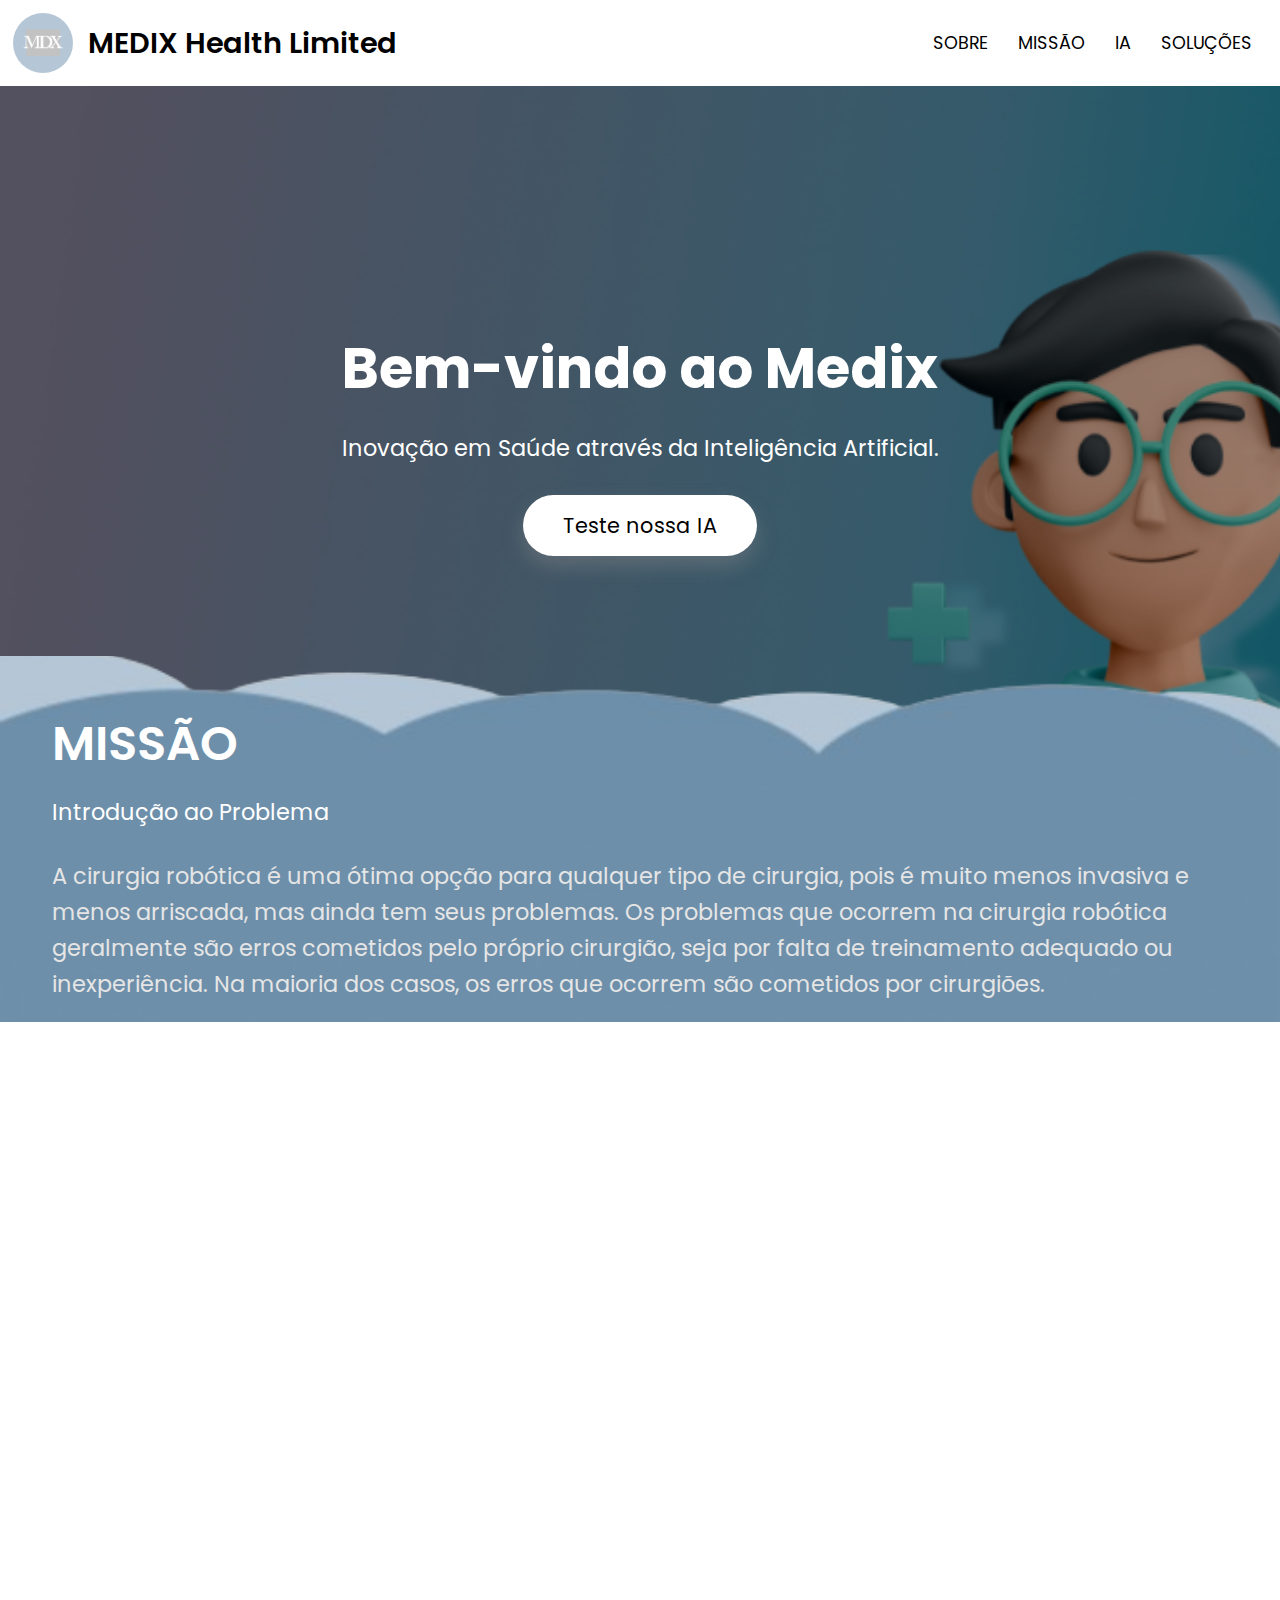
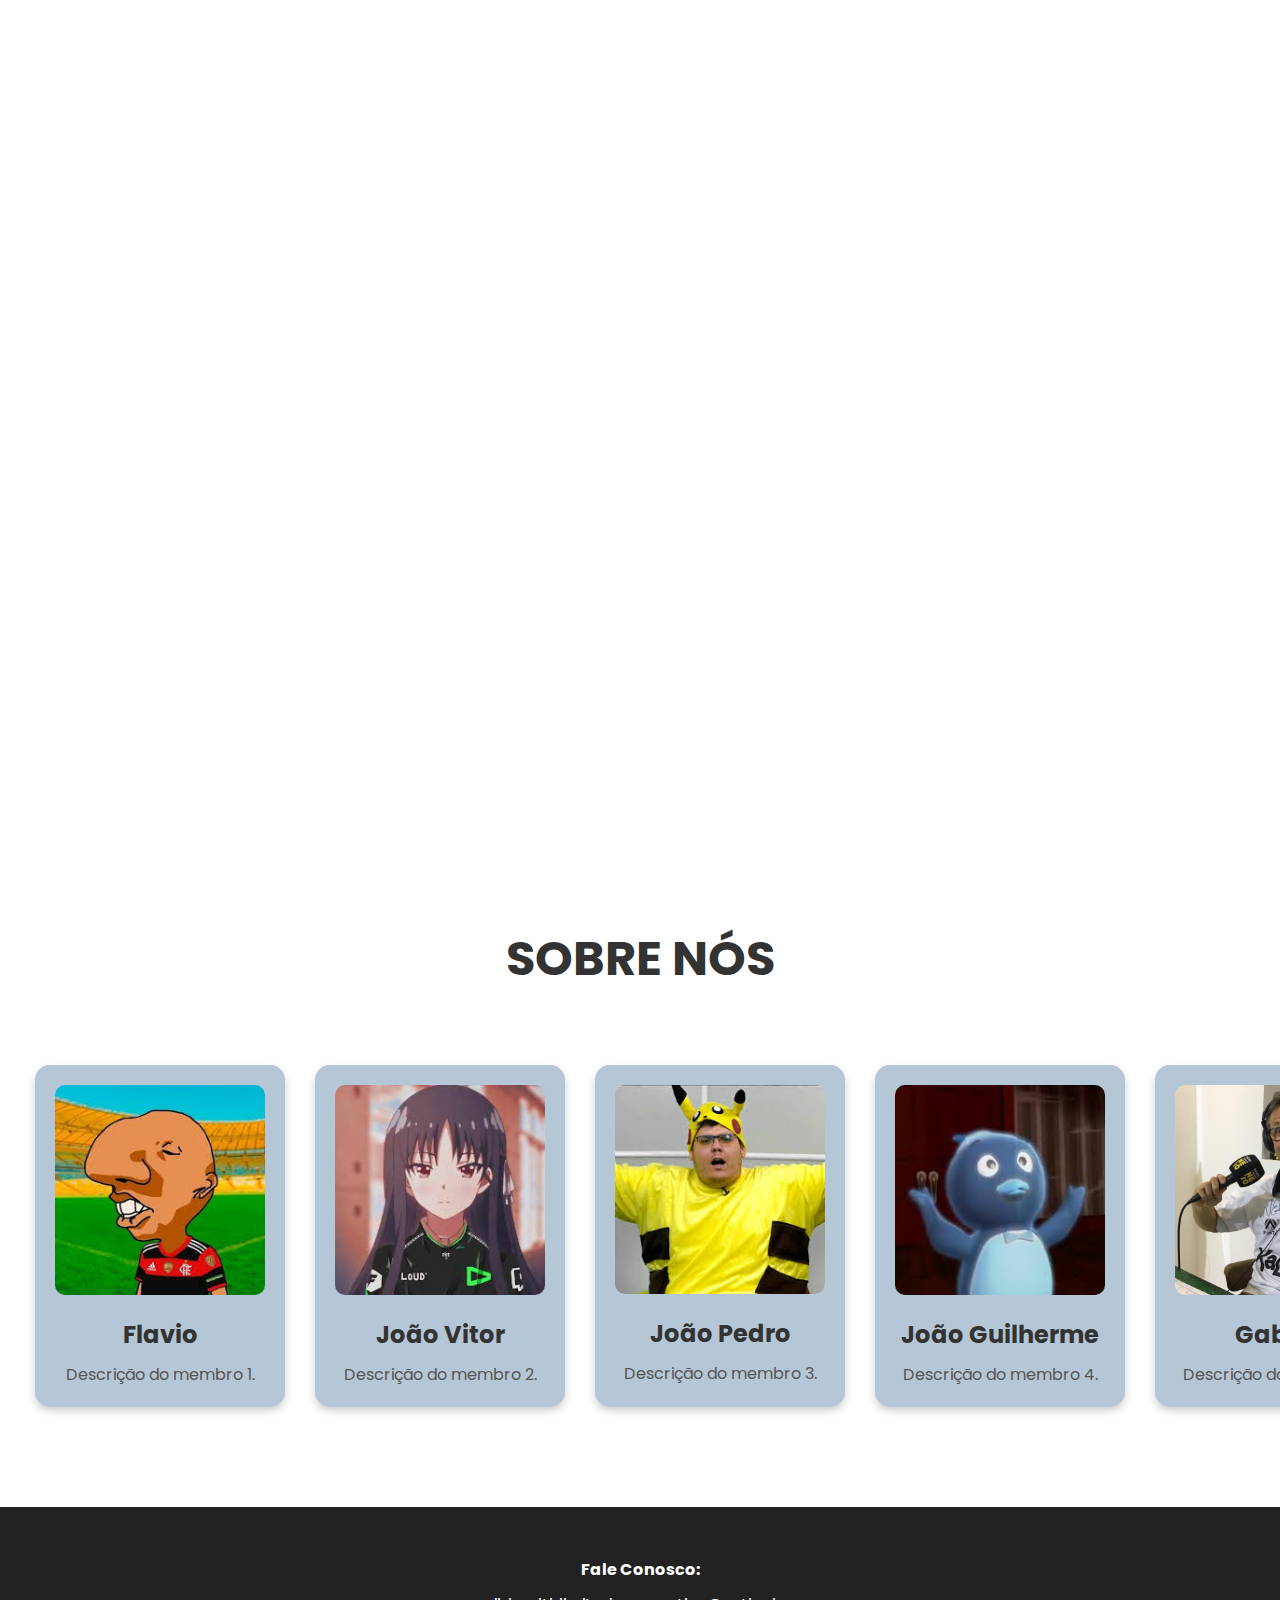
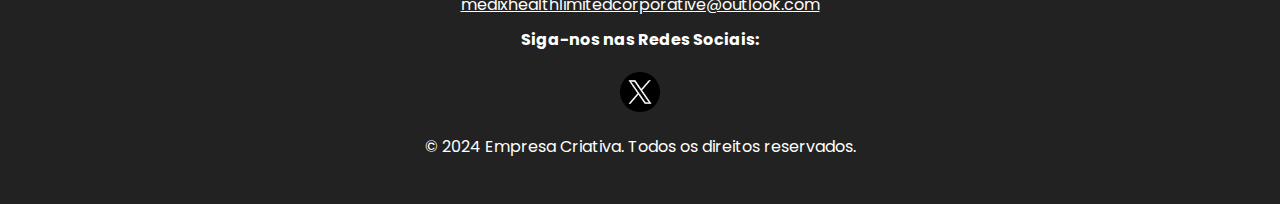
==== commit 510a81bc: "Revert "qa"" ====
--- a/prot Future Fast/index.html
+++ b/prot Future Fast/index.html
@@ -1,6 +1,6 @@
 <!DOCTYPE html>
 <html lang="pt-BR">
-
+ 
 <head>
     <meta charset="UTF-8">
     <meta name="viewport" content="width=device-width, initial-scale=1.0">
@@ -9,7 +9,7 @@
     <link href="https://fonts.googleapis.com/css2?family=Poppins:wght@400;600&display=swap" rel="stylesheet">
     <link rel="stylesheet" href="style.css">
 </head>
-
+ 
 <body>
 
     <header class="main-header">
@@ -28,24 +28,21 @@
             </nav>
         </div>
     </header>
-    <section class="hero">
-        <div class="centroPrincipal">
-            <h2>Bem-vindo ao Medix</h2>
-            <p>Inovação em Saúde através da Inteligência Artificial.</p>
-            <a href="#" class="cta-btn">Teste nossa IA!</a>
-        </div>
-        <div class="misON">
-            <h3 class="titMis">MISSÃO</h3>
-            <p class="txtMis">Introdução ao Problema</p>
-            <p class="txtMis2">
-                A cirurgia robótica é uma ótima opção para qualquer tipo de cirurgia, pois é muito menos invasiva e
-                menos arriscada, mas ainda tem seus problemas. Os problemas que ocorrem na cirurgia robótica geralmente
-                são erros cometidos pelo próprio cirurgião, seja por falta de treinamento adequado ou inexperiência. Na
-                maioria dos casos, os erros que ocorrem são cometidos por cirurgiões.
-            </p>
-        </div>
+        <section class="hero">
+            <div class="centroPrincipal">
+                <h2>Bem-vindo ao Medix</h2>
+                <p>Inovação em Saúde através da Inteligência Artificial.</p>
+                <a href="#" class="cta-btn">Teste nossa IA</a>
+            </div>
+            <div class="misON">
+                <h3 class="titMis">MISSÃO</h3>
+                <p class="txtMis">Introdução ao Problema</p>
+                <p class="txtMis2">
+                    A cirurgia robótica é uma ótima opção para qualquer tipo de cirurgia, pois é muito menos invasiva e menos arriscada, mas ainda tem seus problemas. Os problemas que ocorrem na cirurgia robótica geralmente são erros cometidos pelo próprio cirurgião, seja por falta de treinamento adequado ou inexperiência. Na maioria dos casos, os erros que ocorrem são cometidos por cirurgiões.
+                </p>
+            </div>
 
-    </section>
+        </section>
 
     <section class="mission2">
         <div class="misON2">
@@ -53,30 +50,26 @@
             <div class="txtMis3">
                 <h3 class="tilMis">Nossa Solução</h3>
                 <p class="pTxt">
-                    Esses erros são simples e fáceis de evitar. Pensamos em resolver esses erros médicos com uma IA que
-                    reconhece qualquer movimento, não importa quão pequeno, evitando assim os erros.
+                    Esses erros são simples e fáceis de evitar. Pensamos em resolver esses erros médicos com uma IA que reconhece qualquer movimento, não importa quão pequeno, evitando assim os erros.
                 </p>
             </div>
         </div>
     </section>
-
+ 
     <section class="ourAI">
         <div class="ai">
             <h3 class="titAi">IA</h3>
             <div class="txtAIz">
-                <p class="txtAi">Nossa ideia de IA foi: uma IA que sente e controla cada movimento, não importa quão
-                    pequeno, evitando assim os erros básicos da cirurgia robótica. Com isso, acreditamos que nossa IA
-                    ajudaria muito nas cirurgias robóticas.</p>
-                <p class="txtAi2">Clique no botão abaixo para ver nossa ideia para IA, o futuro da medicina robótica.
-                </p>
+                <p class="txtAi">Nossa ideia de IA foi: uma IA que sente e controla cada movimento, não importa quão pequeno, evitando assim os erros básicos da cirurgia robótica. Com isso, acreditamos que nossa IA ajudaria muito nas cirurgias robóticas.</p>
+                <p class="txtAi2">Clique no botão abaixo para ver nossa ideia para IA, o futuro da medicina robótica.</p>
                 <button class="btnAI">TESTAR</button>
-            </div>
-        </div>
+            </div>    
+        </div>    
         <div class="imgAIc">
-            <img class="imgAi" src="ai-chip-artificial-intelligence-future-technology-innovation.jpg">
+                <img class="imgAi" src="ai-chip-artificial-intelligence-future-technology-innovation.jpg">
         </div>
     </section>
-
+ 
     <section class="about">
         <h3>SOBRE NÓS</h3>
         <div class="about-container">
@@ -107,7 +100,7 @@
             </div>
         </div>
     </section>
-
+   
     <script>
         // Função para verificar se o elemento está visível na viewport para só fazer o movimento quando chegar no objeto
         function isElementInViewport(el) {
@@ -119,7 +112,7 @@
                 rect.right <= (window.innerWidth || document.documentElement.clientWidth)
             );
         }
-
+ 
         // Função para adicionar a animação quando o elemento está na viewport
         function animateOnScroll() {
             const serviceItems = document.querySelectorAll('.service-item');
@@ -129,99 +122,97 @@
                 }
             });
         }
-
+ 
         // Adiciona o evento de rolagem
         window.addEventListener('scroll', animateOnScroll);
     </script>
-
-    <script>
-        // Função para verificar se o elemento está visível na viewport para só fazer o movimento quando chegar no objeto
-        function isElementInViewport(el) {
-            const rect = el.getBoundingClientRect();
-            return (
-                rect.top >= 0 &&
-                rect.bottom <= (window.innerHeight || document.documentElement.clientHeight)
-            );
-        }
-
-        // Função para adicionar a animação quando o elemento está na viewport
-        function animateOnScroll() {
-            const misON2 = document.querySelectorAll('.misON2');
-            misON2.forEach((item) => {
-                if (isElementInViewport(item)) {
-                    item.classList.add('animate');
-                }
-            });
-        }
-
-        // Adiciona o evento de rolagem
-        window.addEventListener('scroll', animateOnScroll);
-    </script>
-
-    <script>
-        // Função para verificar se o elemento está visível na viewport para só fazer o movimento quando chegar no objeto
-        function isElementInViewport(el) {
-            const rect = el.getBoundingClientRect();
-            return (
-                rect.top >= 0 &&
-                rect.bottom <= (window.innerHeight || document.documentElement.clientHeight)
-            );
-        }
-
-        // Função para adicionar a animação quando o elemento está na viewport
-        function animateOnScroll() {
-            const ourAI = document.querySelectorAll('.ourAI');
-            ourAI.forEach((item) => {
-                if (isElementInViewport(item)) {
-                    item.classList.add('animate');
-                }
-            });
-        }
-
-        // Adiciona o evento de rolagem
-        window.addEventListener('scroll', animateOnScroll);
-    </script>
-
-    <script>
-        // Função para verificar se o elemento está visível na viewport para só fazer o movimento quando chegar no objeto
-        function isElementInViewport(el) {
-            const rect = el.getBoundingClientRect();
-            return (
-                rect.top >= 0 &&
-                rect.bottom <= (window.innerHeight || document.documentElement.clientHeight)
-            );
-        }
-
-        // Função para adicionar a animação quando o elemento está na viewport
-        function animateOnScroll() {
-            const ourAI = document.querySelectorAll('.misON');
-            ourAI.forEach((item) => {
-                if (isElementInViewport(item)) {
-                    item.classList.add('animate');
-                }
-            });
-        }
-
-        // Adiciona o evento de rolagem
-        window.addEventListener('scroll', animateOnScroll);
-    </script>
-
+ 
+    <script>
+    // Função para verificar se o elemento está visível na viewport para só fazer o movimento quando chegar no objeto
+    function isElementInViewport(el) {
+        const rect = el.getBoundingClientRect();
+        return (
+            rect.top >= 0 &&
+            rect.bottom <= (window.innerHeight || document.documentElement.clientHeight)
+        );
+    }
+ 
+    // Função para adicionar a animação quando o elemento está na viewport
+    function animateOnScroll() {
+        const misON2 = document.querySelectorAll('.misON2');
+        misON2.forEach((item) => {
+            if (isElementInViewport(item)) {
+                item.classList.add('animate');
+            }
+        });
+    }
+ 
+    // Adiciona o evento de rolagem
+    window.addEventListener('scroll', animateOnScroll);
+    </script>
+ 
+    <script>
+    // Função para verificar se o elemento está visível na viewport para só fazer o movimento quando chegar no objeto
+    function isElementInViewport(el) {
+        const rect = el.getBoundingClientRect();
+        return (
+            rect.top >= 0 &&
+            rect.bottom <= (window.innerHeight || document.documentElement.clientHeight)
+        );
+    }
+ 
+    // Função para adicionar a animação quando o elemento está na viewport
+    function animateOnScroll() {
+        const ourAI = document.querySelectorAll('.ourAI');
+        ourAI.forEach((item) => {
+            if (isElementInViewport(item)) {
+                item.classList.add('animate');
+            }
+        });
+    }
+ 
+    // Adiciona o evento de rolagem
+    window.addEventListener('scroll', animateOnScroll);
+    </script>
+ 
+    <script>
+    // Função para verificar se o elemento está visível na viewport para só fazer o movimento quando chegar no objeto
+    function isElementInViewport(el) {
+        const rect = el.getBoundingClientRect();
+        return (
+            rect.top >= 0 &&
+            rect.bottom <= (window.innerHeight || document.documentElement.clientHeight)
+        );
+    }
+ 
+    // Função para adicionar a animação quando o elemento está na viewport
+    function animateOnScroll() {
+        const ourAI = document.querySelectorAll('.misON');
+        ourAI.forEach((item) => {
+            if (isElementInViewport(item)) {
+                item.classList.add('animate');
+            }
+        });
+    }
+ 
+    // Adiciona o evento de rolagem
+    window.addEventListener('scroll', animateOnScroll);
+    </script>
+    
     <footer class="main-footer">
         <div class="footer">
             <h4>Fale Conosco:</h4>
-            <p><a class="email"
-                    href="mailto:medixhealthlimitedcorporative@outlook.com">medixhealthlimitedcorporative@outlook.com</a>
-            </p>
-
+            <p><a class="email" href="mailto:medixhealthlimitedcorporative@outlook.com">medixhealthlimitedcorporative@outlook.com</a></p>
+            
             <h4>Siga-nos nas Redes Sociais:</h4>
             <a href="https://x.com/MEDIXHL?t=LegShNUHQI_TQAHU0p8YYA&s=09" target="_blank" aria-label="Twitter">
                 <img src="twitter.png" alt="Twitter" class="twitter-button">
             </a>
-
+    
             <p>&copy; 2024 Empresa Criativa. Todos os direitos reservados.</p>
         </div>
     </footer>
-
+ 
 </body>
-
-</html>+ 
+</html>
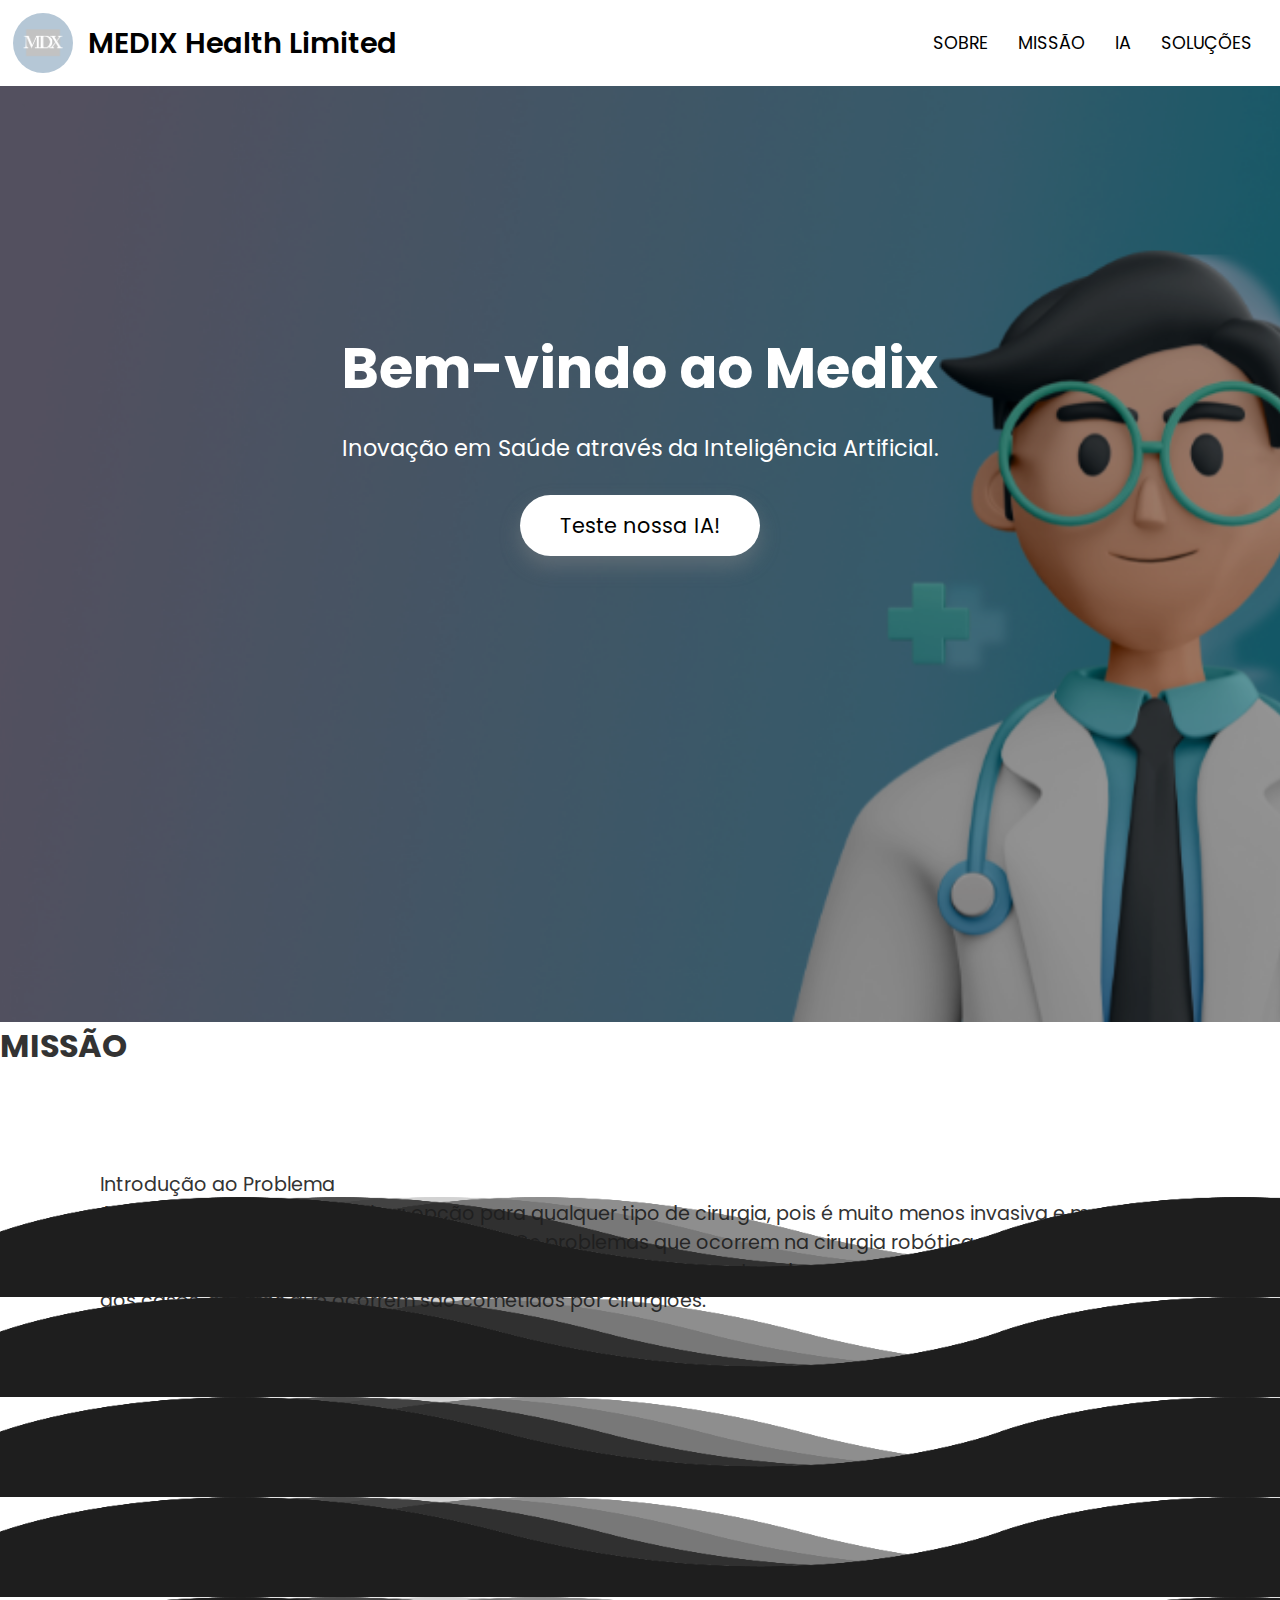
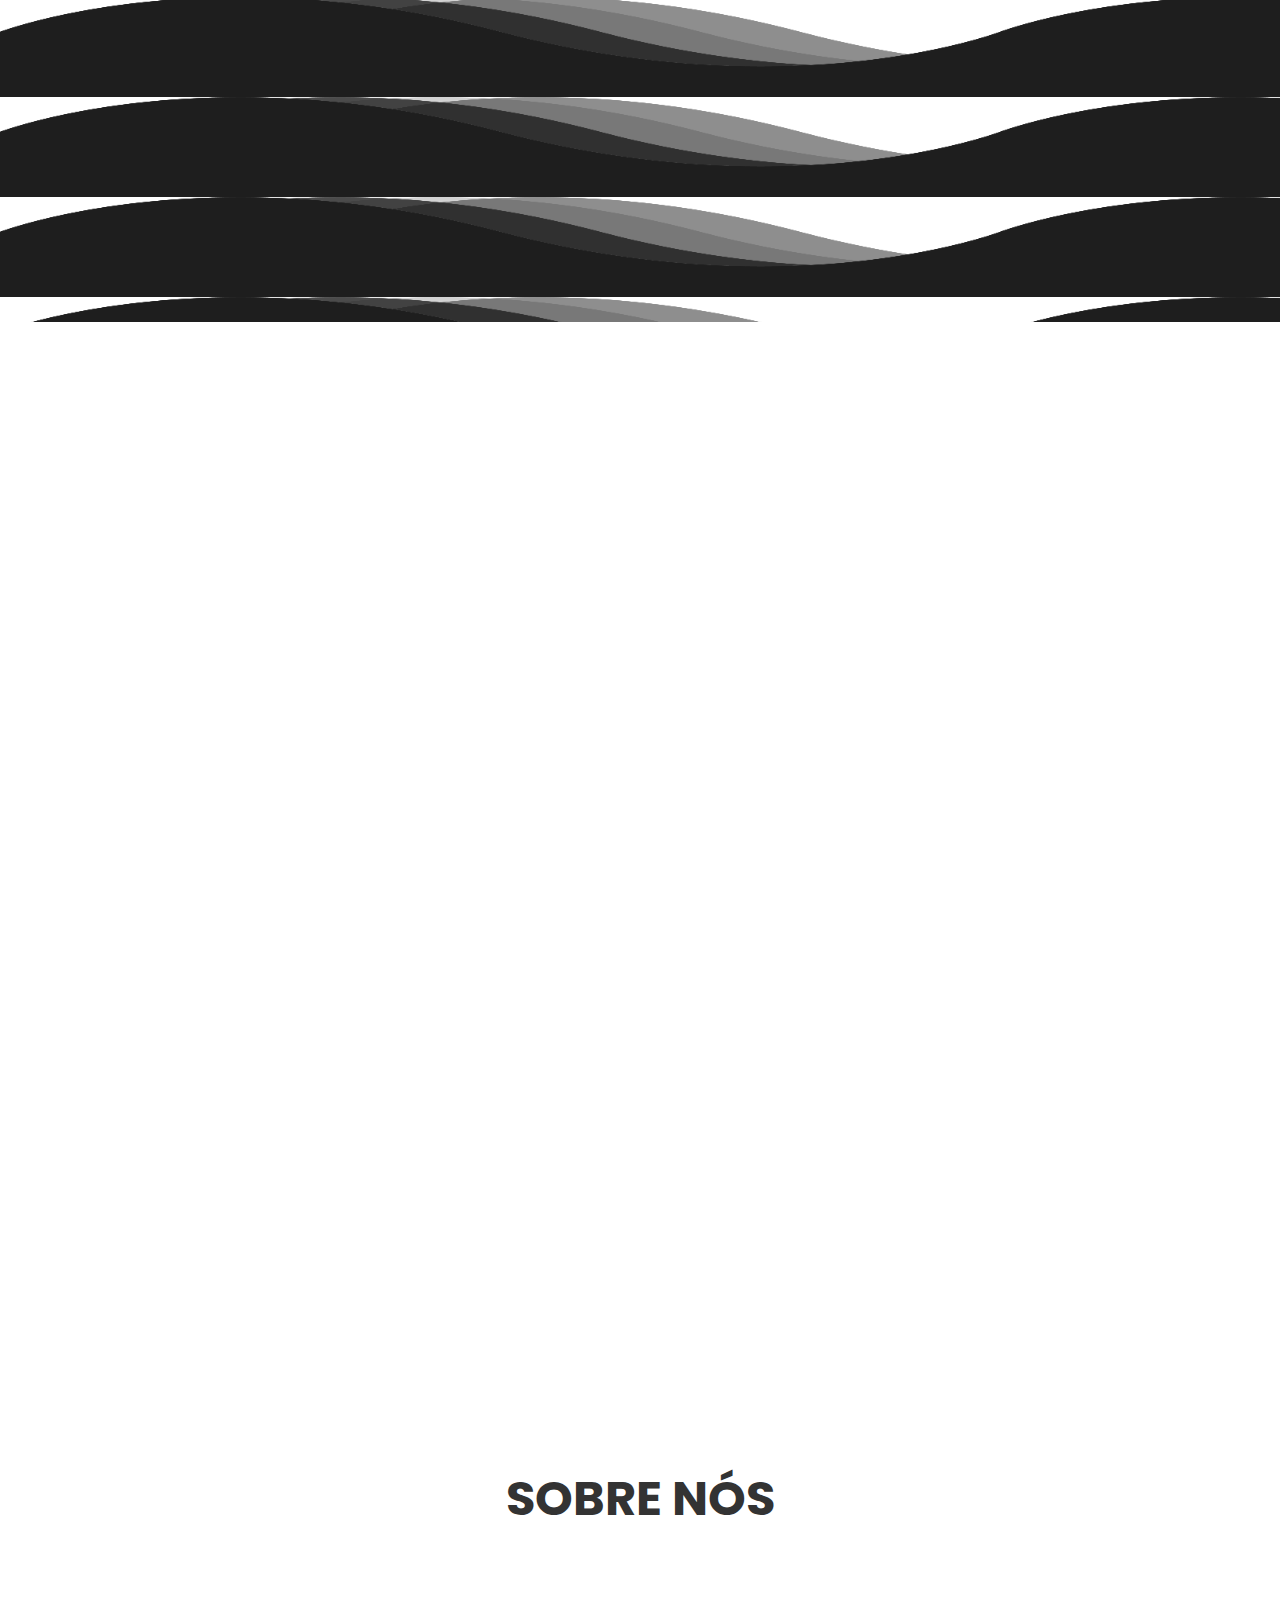
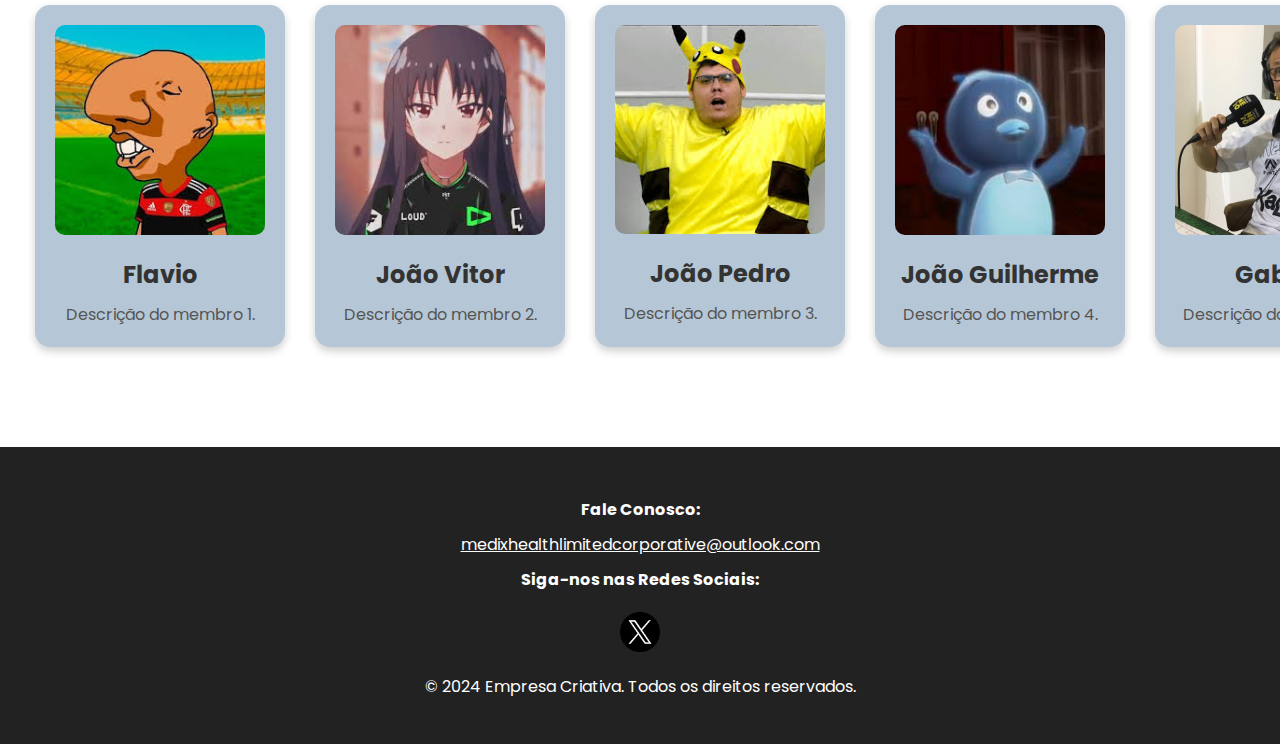
==== commit 67357b01: "ondinha melhorada" ====
--- a/prot Future Fast/index.html
+++ b/prot Future Fast/index.html
@@ -1,6 +1,6 @@
 <!DOCTYPE html>
-<html lang="pt-BR">
- 
+<html lang="usa">
+
 <head>
     <meta charset="UTF-8">
     <meta name="viewport" content="width=device-width, initial-scale=1.0">
@@ -9,7 +9,7 @@
     <link href="https://fonts.googleapis.com/css2?family=Poppins:wght@400;600&display=swap" rel="stylesheet">
     <link rel="stylesheet" href="style.css">
 </head>
- 
+
 <body>
 
     <header class="main-header">
@@ -28,21 +28,46 @@
             </nav>
         </div>
     </header>
-        <section class="hero">
-            <div class="centroPrincipal">
-                <h2>Bem-vindo ao Medix</h2>
-                <p>Inovação em Saúde através da Inteligência Artificial.</p>
-                <a href="#" class="cta-btn">Teste nossa IA</a>
-            </div>
-            <div class="misON">
-                <h3 class="titMis">MISSÃO</h3>
-                <p class="txtMis">Introdução ao Problema</p>
-                <p class="txtMis2">
-                    A cirurgia robótica é uma ótima opção para qualquer tipo de cirurgia, pois é muito menos invasiva e menos arriscada, mas ainda tem seus problemas. Os problemas que ocorrem na cirurgia robótica geralmente são erros cometidos pelo próprio cirurgião, seja por falta de treinamento adequado ou inexperiência. Na maioria dos casos, os erros que ocorrem são cometidos por cirurgiões.
-                </p>
-            </div>
-
+    <section class="hero">
+        <div class="centroPrincipal">
+            <h2>Bem-vindo ao Medix</h2>
+            <p>Inovação em Saúde através da Inteligência Artificial.</p>
+            <a href="#" class="cta-btn">Teste nossa IA!</a>
+        </div>
+
+        <!--
+        <div class="misON">
+         </section>
+            <h3 class="titMis">MISSÃO</h3>
+            <p class="txtMis">Introdução ao Problema</p>
+            <p class="txtMis2">
+                A cirurgia robótica é uma ótima opção para qualquer tipo de cirurgia, pois é muito menos invasiva e
+                menos arriscada, mas ainda tem seus problemas. Os problemas que ocorrem na cirurgia robótica geralmente
+                são erros cometidos pelo próprio cirurgião, seja por falta de treinamento adequado ou inexperiência. Na
+                maioria dos casos, os erros que ocorrem são cometidos por cirurgiões.
+            </p>
+        </div>--> 
+    </section>
+
+    <section class="ondas-box">
+        <div class="titMis">
+            <h1>MISSÃO</h1>
+        </div>
+
+        <div class="onda" id="onda1"></div>
+        <div class="onda" id="onda2"></div>
+        <div class="onda" id="onda3"></div>
+        <div class="onda" id="onda4"></div>
+
+        <section class="txtMis">
+            <p>Introdução ao Problema</p>
+            <p>A cirurgia robótica é uma ótima opção para qualquer tipo de cirurgia, pois é muito menos invasiva e
+             menos arriscada, mas ainda tem seus problemas. Os problemas que ocorrem na cirurgia robótica geralmente
+             são erros cometidos pelo próprio cirurgião, seja por falta de treinamento adequado ou inexperiência. Na
+             maioria dos casos, os erros que ocorrem são cometidos por cirurgiões.</p>
         </section>
+    </section>
+
 
     <section class="mission2">
         <div class="misON2">
@@ -50,26 +75,30 @@
             <div class="txtMis3">
                 <h3 class="tilMis">Nossa Solução</h3>
                 <p class="pTxt">
-                    Esses erros são simples e fáceis de evitar. Pensamos em resolver esses erros médicos com uma IA que reconhece qualquer movimento, não importa quão pequeno, evitando assim os erros.
+                    Esses erros são simples e fáceis de evitar. Pensamos em resolver esses erros médicos com uma IA que
+                    reconhece qualquer movimento, não importa quão pequeno, evitando assim os erros.
                 </p>
             </div>
         </div>
     </section>
- 
+
     <section class="ourAI">
         <div class="ai">
             <h3 class="titAi">IA</h3>
             <div class="txtAIz">
-                <p class="txtAi">Nossa ideia de IA foi: uma IA que sente e controla cada movimento, não importa quão pequeno, evitando assim os erros básicos da cirurgia robótica. Com isso, acreditamos que nossa IA ajudaria muito nas cirurgias robóticas.</p>
-                <p class="txtAi2">Clique no botão abaixo para ver nossa ideia para IA, o futuro da medicina robótica.</p>
+                <p class="txtAi">Nossa ideia de IA foi: uma IA que sente e controla cada movimento, não importa quão
+                    pequeno, evitando assim os erros básicos da cirurgia robótica. Com isso, acreditamos que nossa IA
+                    ajudaria muito nas cirurgias robóticas.</p>
+                <p class="txtAi2">Clique no botão abaixo para ver nossa ideia para IA, o futuro da medicina robótica.
+                </p>
                 <button class="btnAI">TESTAR</button>
-            </div>    
-        </div>    
+            </div>
+        </div>
         <div class="imgAIc">
-                <img class="imgAi" src="ai-chip-artificial-intelligence-future-technology-innovation.jpg">
-        </div>
-    </section>
- 
+            <img class="imgAi" src="ai-chip-artificial-intelligence-future-technology-innovation.jpg">
+        </div>
+    </section>
+
     <section class="about">
         <h3>SOBRE NÓS</h3>
         <div class="about-container">
@@ -100,119 +129,95 @@
             </div>
         </div>
     </section>
-   
+
     <script>
         // Função para verificar se o elemento está visível na viewport para só fazer o movimento quando chegar no objeto
         function isElementInViewport(el) {
             const rect = el.getBoundingClientRect();
             return (
                 rect.top >= 0 &&
-                rect.left >= 0 &&
-                rect.bottom <= (window.innerHeight || document.documentElement.clientHeight) &&
-                rect.right <= (window.innerWidth || document.documentElement.clientWidth)
+                rect.bottom <= (window.innerHeight || document.documentElement.clientHeight)
             );
         }
- 
+
         // Função para adicionar a animação quando o elemento está na viewport
         function animateOnScroll() {
-            const serviceItems = document.querySelectorAll('.service-item');
-            serviceItems.forEach(item => {
+            const misON2 = document.querySelectorAll('.misON2');
+            misON2.forEach((item) => {
                 if (isElementInViewport(item)) {
                     item.classList.add('animate');
                 }
             });
         }
- 
+
         // Adiciona o evento de rolagem
         window.addEventListener('scroll', animateOnScroll);
     </script>
- 
+
     <script>
-    // Função para verificar se o elemento está visível na viewport para só fazer o movimento quando chegar no objeto
-    function isElementInViewport(el) {
-        const rect = el.getBoundingClientRect();
-        return (
-            rect.top >= 0 &&
-            rect.bottom <= (window.innerHeight || document.documentElement.clientHeight)
-        );
-    }
- 
-    // Função para adicionar a animação quando o elemento está na viewport
-    function animateOnScroll() {
-        const misON2 = document.querySelectorAll('.misON2');
-        misON2.forEach((item) => {
-            if (isElementInViewport(item)) {
-                item.classList.add('animate');
-            }
-        });
-    }
- 
-    // Adiciona o evento de rolagem
-    window.addEventListener('scroll', animateOnScroll);
+        // Função para verificar se o elemento está visível na viewport para só fazer o movimento quando chegar no objeto
+        function isElementInViewport(el) {
+            const rect = el.getBoundingClientRect();
+            return (
+                rect.top >= 0 &&
+                rect.bottom <= (window.innerHeight || document.documentElement.clientHeight)
+            );
+        }
+
+        // Função para adicionar a animação quando o elemento está na viewport
+        function animateOnScroll() {
+            const ourAI = document.querySelectorAll('.ourAI');
+            ourAI.forEach((item) => {
+                if (isElementInViewport(item)) {
+                    item.classList.add('animate');
+                }
+            });
+        }
+
+        // Adiciona o evento de rolagem
+        window.addEventListener('scroll', animateOnScroll);
     </script>
- 
+
     <script>
-    // Função para verificar se o elemento está visível na viewport para só fazer o movimento quando chegar no objeto
-    function isElementInViewport(el) {
-        const rect = el.getBoundingClientRect();
-        return (
-            rect.top >= 0 &&
-            rect.bottom <= (window.innerHeight || document.documentElement.clientHeight)
-        );
-    }
- 
-    // Função para adicionar a animação quando o elemento está na viewport
-    function animateOnScroll() {
-        const ourAI = document.querySelectorAll('.ourAI');
-        ourAI.forEach((item) => {
-            if (isElementInViewport(item)) {
-                item.classList.add('animate');
-            }
-        });
-    }
- 
-    // Adiciona o evento de rolagem
-    window.addEventListener('scroll', animateOnScroll);
+        // Função para verificar se o elemento está visível na viewport para só fazer o movimento quando chegar no objeto
+        function isElementInViewport(el) {
+            const rect = el.getBoundingClientRect();
+            return (
+                rect.top >= 0 &&
+                rect.bottom <= (window.innerHeight || document.documentElement.clientHeight)
+            );
+        }
+
+        // Função para adicionar a animação quando o elemento está na viewport
+        function animateOnScroll() {
+            const ourAI = document.querySelectorAll('.misON');
+            ourAI.forEach((item) => {
+                if (isElementInViewport(item)) {
+                    item.classList.add('animate');
+                }
+            });
+        }
+
+        // Adiciona o evento de rolagem
+        window.addEventListener('scroll', animateOnScroll);
     </script>
- 
-    <script>
-    // Função para verificar se o elemento está visível na viewport para só fazer o movimento quando chegar no objeto
-    function isElementInViewport(el) {
-        const rect = el.getBoundingClientRect();
-        return (
-            rect.top >= 0 &&
-            rect.bottom <= (window.innerHeight || document.documentElement.clientHeight)
-        );
-    }
- 
-    // Função para adicionar a animação quando o elemento está na viewport
-    function animateOnScroll() {
-        const ourAI = document.querySelectorAll('.misON');
-        ourAI.forEach((item) => {
-            if (isElementInViewport(item)) {
-                item.classList.add('animate');
-            }
-        });
-    }
- 
-    // Adiciona o evento de rolagem
-    window.addEventListener('scroll', animateOnScroll);
-    </script>
-    
+
     <footer class="main-footer">
         <div class="footer">
             <h4>Fale Conosco:</h4>
-            <p><a class="email" href="mailto:medixhealthlimitedcorporative@outlook.com">medixhealthlimitedcorporative@outlook.com</a></p>
-            
+            <p><a class="email"
+                    href="mailto:medixhealthlimitedcorporative@outlook.com">medixhealthlimitedcorporative@outlook.com</a>
+            </p>
+
             <h4>Siga-nos nas Redes Sociais:</h4>
             <a href="https://x.com/MEDIXHL?t=LegShNUHQI_TQAHU0p8YYA&s=09" target="_blank" aria-label="Twitter">
                 <img src="twitter.png" alt="Twitter" class="twitter-button">
             </a>
-    
+
             <p>&copy; 2024 Empresa Criativa. Todos os direitos reservados.</p>
         </div>
     </footer>
- 
 </body>
- 
-</html>
+<script src="script.js"></script>
+
+</html>--- a/prot Future Fast/style.css
+++ b/prot Future Fast/style.css
@@ -167,7 +167,7 @@
 }
 
 
-/* MISSÂO1 */
+/* MISSÂO1 
 .mission {
     background-color: #ffffff; 
 }
@@ -178,8 +178,8 @@
 
 .misON {
     margin-top: 100px;
-    transition: transform 0.25s ease-in-out, opacity 0.25s ease-in-out; /* Transição mais rápida e suave */
-    background-image: url(ondinha.png);
+    transition: transform 0.25s ease-in-out, opacity 0.25s ease-in-out; 
+    background-image: url(Ondinha.png);
     background-size: cover;
     background-position: center;
     background-repeat: no-repeat;
@@ -189,7 +189,7 @@
 
 
 .misON.animate {
-    opacity: 1; /* Torna visível */
+    opacity: 1;
     transform: translateX(0);
 }
 
@@ -214,8 +214,88 @@
     line-height: 1.6;
     text-align: left;
 }
-
- 
+*/
+ 
+----------------------------
+/*teste*/
+.titMis{
+    width: 100%;
+    height: 100%;
+
+    display: flex;
+    align-items: center;
+    justify-content: center;
+    
+    position: fixed;
+    z-index: -1;
+
+    font-size: 40px;
+    color: #000000;
+}
+
+.txtMis{
+    padding: 100px;
+    background-color: #ffffff;
+}
+
+.txtMis h1{
+    font-size: 2em;
+    margin-bottom: 20px;
+}
+
+.txtMis p{
+    font-size: 1.2em;
+}
+
+section.ondas-box{
+    position: relative;
+    width: 100%;
+    height: 100vh;
+}
+
+.onda{
+    width: 100%;
+    height: 725px;
+    position: absolute;
+    bottom: 0;
+    background-image: url(wave2.png);
+    background-size: 1000px 100px;
+
+    animation: ondaAnimada 5s ease-in-out infinite alternate;
+}
+
+@keyframes ondaAnimada {
+    0%{
+        transform: translateY(0px);
+    }
+    100%{
+        transform: translateY(10px);
+    }
+}
+
+#onda1{
+    z-index: 1000;
+    opacity: 1;
+    background-position-x: 400;
+}
+#onda2{
+    z-index: 999;
+    opacity: 0.5;
+    background-position-x: 300px;
+}
+#onda3{
+    z-index: 998;
+    opacity: 0.2;
+    background-position-x: 200px;
+}
+#onda4{
+    z-index: 997;
+    opacity: 0.8;
+    background-position-x: 100px;
+}
+
+
+
 /* MISSÂO2 */
 .mission2 {
     background-color: #ffffff;
@@ -229,7 +309,7 @@
     opacity: 0; /* Inicia invisível */
     transform: translateX(-100px); /* Inicia fora da tela à esquerda */
     transition: transform 0.25s ease-in-out, opacity 0.25s ease-in-out; /* Transição mais rápida e suave */
-    margin-top: 300px;
+    margin-top: -60px;
 }
 
 .misON2.animate {
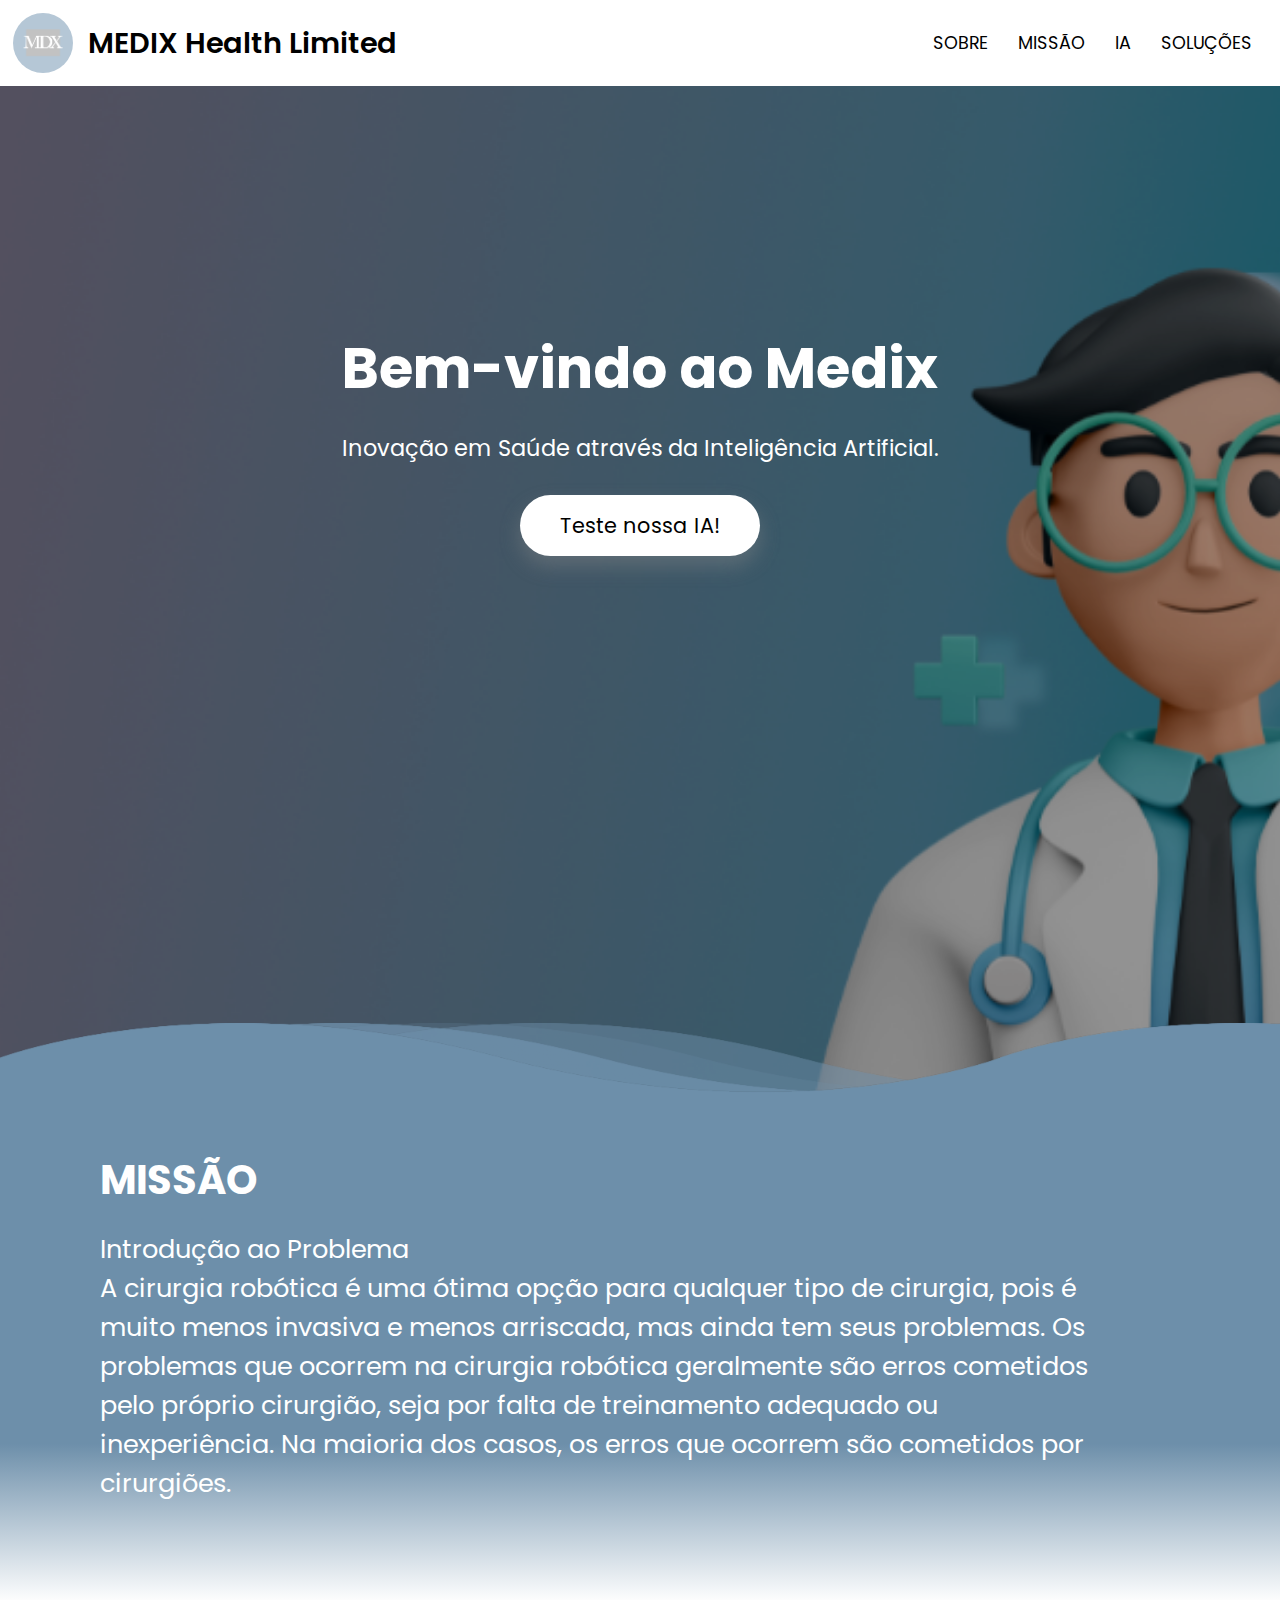
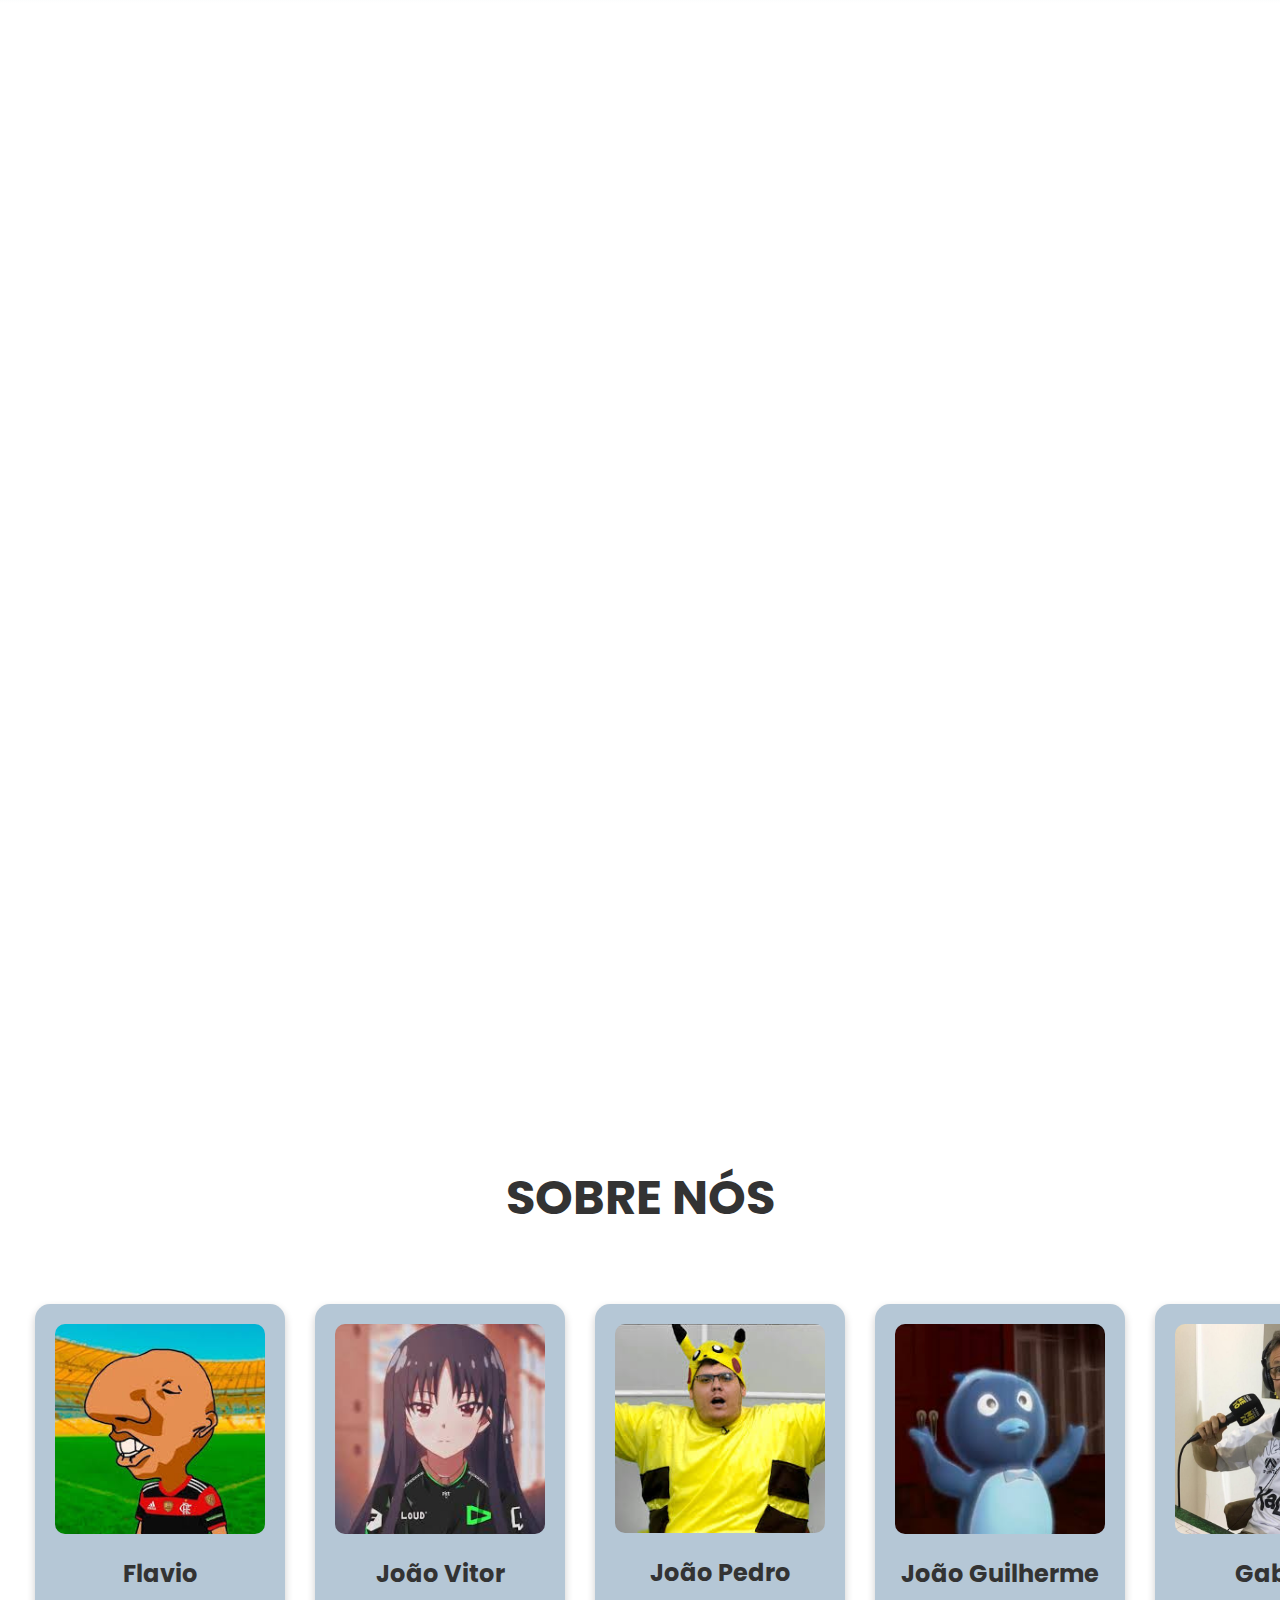
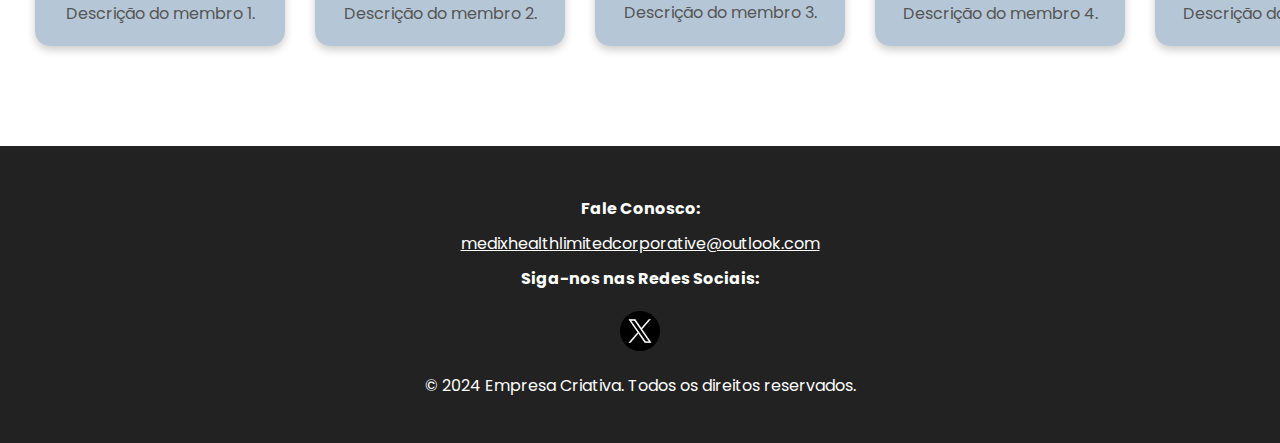
==== commit d2facfef: "atualizados com ondinha funcionando" ====
--- a/prot Future Fast/index.html
+++ b/prot Future Fast/index.html
@@ -50,22 +50,20 @@
     </section>
 
     <section class="ondas-box">
-        <div class="titMis">
+           
+        <section class="txtMis">
             <h1>MISSÃO</h1>
-        </div>
-
-        <div class="onda" id="onda1"></div>
-        <div class="onda" id="onda2"></div>
-        <div class="onda" id="onda3"></div>
-        <div class="onda" id="onda4"></div>
-
-        <section class="txtMis">
             <p>Introdução ao Problema</p>
             <p>A cirurgia robótica é uma ótima opção para qualquer tipo de cirurgia, pois é muito menos invasiva e
              menos arriscada, mas ainda tem seus problemas. Os problemas que ocorrem na cirurgia robótica geralmente
              são erros cometidos pelo próprio cirurgião, seja por falta de treinamento adequado ou inexperiência. Na
              maioria dos casos, os erros que ocorrem são cometidos por cirurgiões.</p>
         </section>
+
+        <div class="onda" id="onda1"></div>
+        <div class="onda" id="onda2"></div>
+        <div class="onda" id="onda3"></div>
+        <div class="onda" id="onda4"></div>
     </section>
 
 
--- a/prot Future Fast/style.css
+++ b/prot Future Fast/style.css
@@ -82,7 +82,7 @@
     text-align: center;
     padding: 240px 0;
     box-shadow: inset 0 0 0 2000px rgba(0, 0, 0, 0.4);
-    height: 104vh;
+    height: 115vh;
     animation: parallaxScroll 10s infinite linear;
 }
  
@@ -235,32 +235,38 @@
 
 .txtMis{
     padding: 100px;
-    background-color: #ffffff;
+    background: rgb(109,143,170);
+    background: linear-gradient(180deg, rgba(109,143,170,1) 0%, rgba(109,143,170,1) 67%, rgba(255,255,255,1) 100%);
 }
 
 .txtMis h1{
-    font-size: 2em;
+    font-size: 2.5em;
     margin-bottom: 20px;
+    color: white;
+    margin-top: -71px;
 }
 
 .txtMis p{
-    font-size: 1.2em;
-}
-
-section.ondas-box{
+    font-size: 1.6em;
+    color: white;
+    display: flex;
+    width: 1000px;
+}
+
+.ondas-box{
     position: relative;
     width: 100%;
-    height: 100vh;
+    height: 500px;
 }
 
 .onda{
+    margin-top: 100px;
     width: 100%;
-    height: 725px;
+    height: 100px;
     position: absolute;
-    bottom: 0;
-    background-image: url(wave2.png);
+    bottom: 498px;
+    background-image: url(waves3.png);
     background-size: 1000px 100px;
-
     animation: ondaAnimada 5s ease-in-out infinite alternate;
 }
 
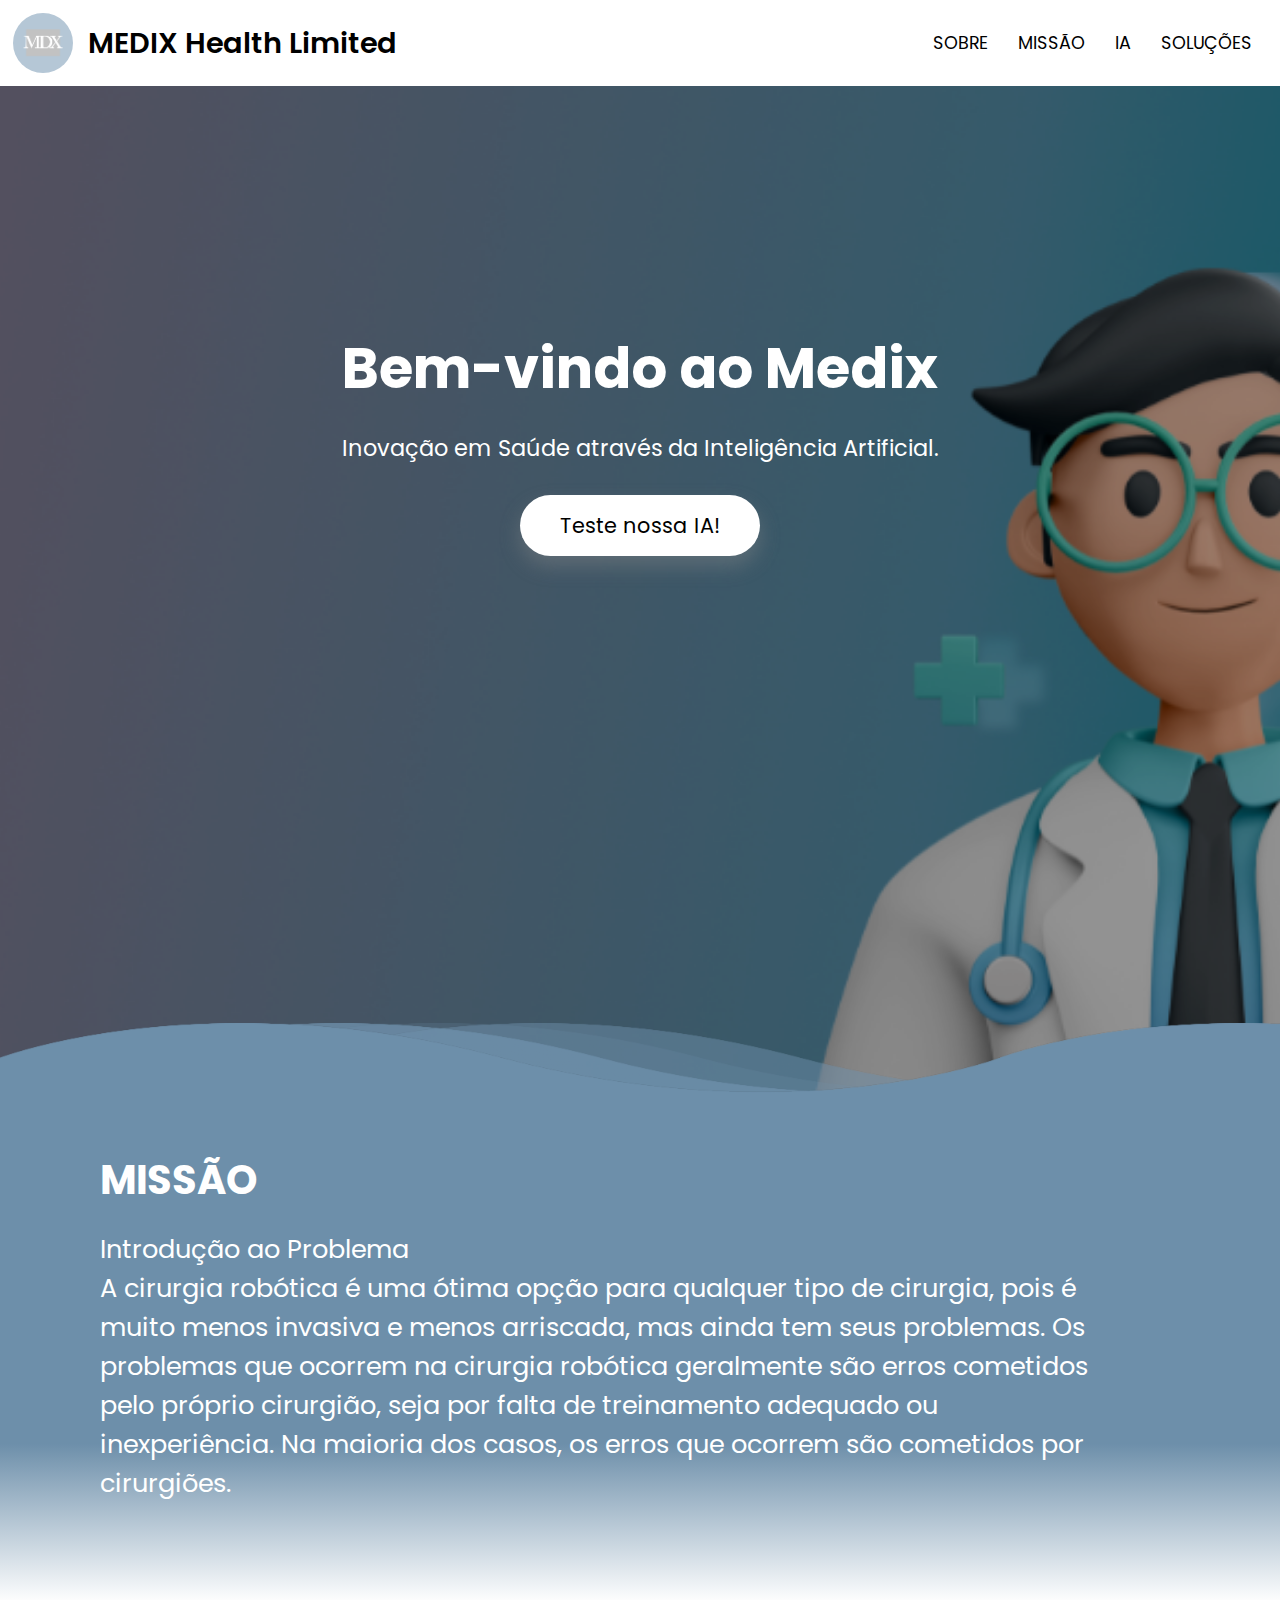
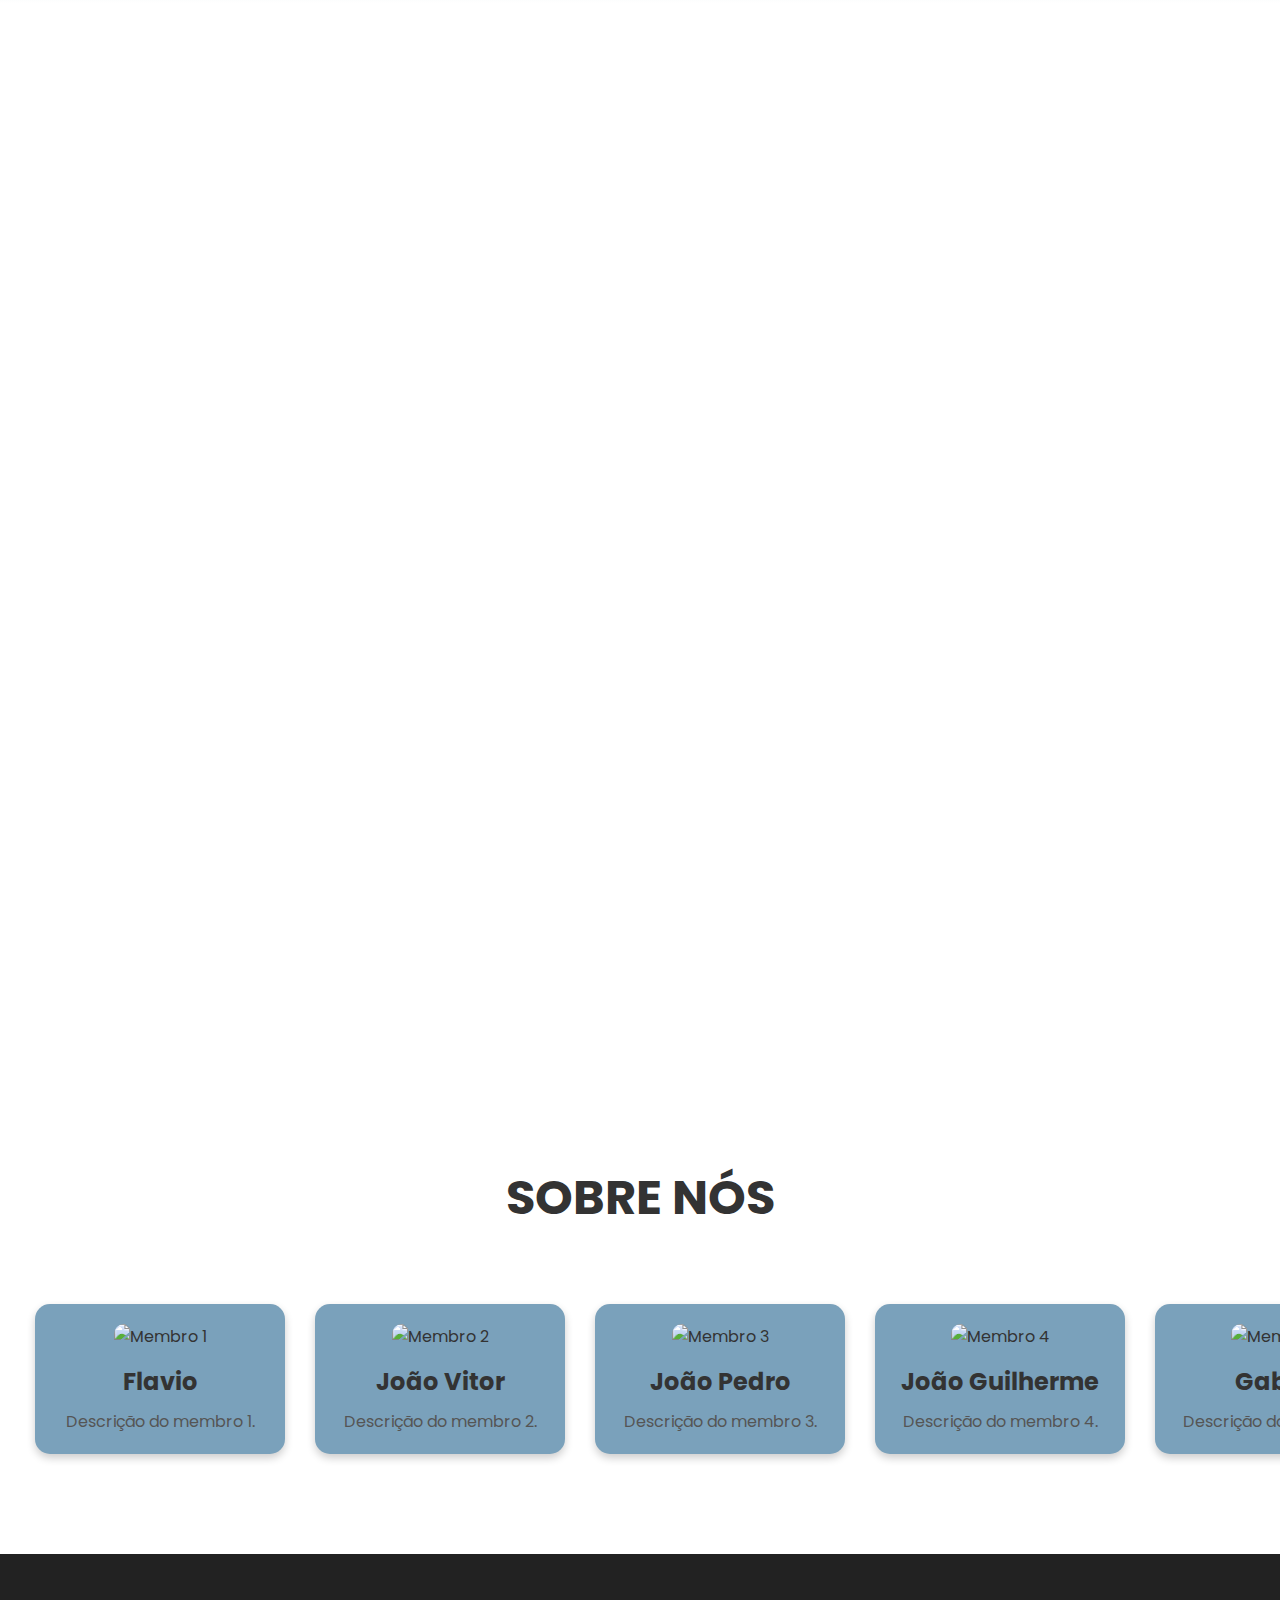
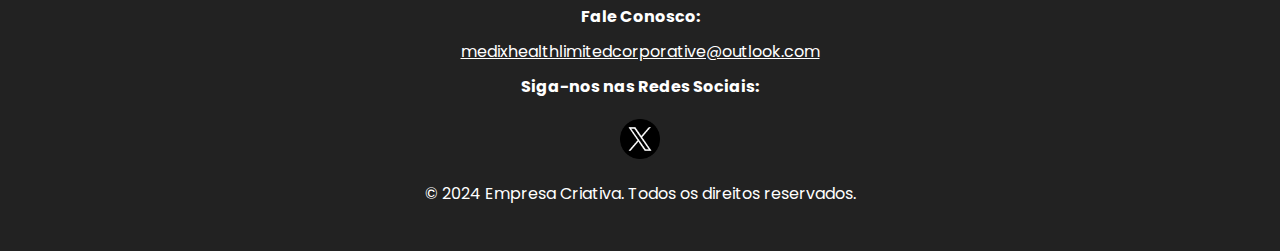
==== commit 38b14ea0: "FOTO ATUALIZADA" ====
--- a/prot Future Fast/index.html
+++ b/prot Future Fast/index.html
@@ -101,27 +101,27 @@
         <h3>SOBRE NÓS</h3>
         <div class="about-container">
             <div class="about-card">
-                <img src="samengo.jpg" alt="Membro 1">
+                <img src="FLAVIO.png" alt="Membro 1">
                 <h4>Flavio</h4>
                 <p>Descrição do membro 1.</p>
             </div>
             <div class="about-card">
-                <img src="iconime.jpg" alt="Membro 2">
+                <img src="CLIRONS.png" alt="Membro 2">
                 <h4>João Vitor</h4>
                 <p>Descrição do membro 2.</p>
             </div>
             <div class="about-card">
-                <img src="cazé.jpg" alt="Membro 3">
+                <img src="PEDRO.png" alt="Membro 3">
                 <h4>João Pedro</h4>
                 <p>Descrição do membro 3.</p>
             </div>
             <div class="about-card">
-                <img src="sonicvas (2).jpg" alt="Membro 4">
+                <img src="GUILHERME.png" alt="Membro 4">
                 <h4>João Guilherme</h4>
                 <p>Descrição do membro 4.</p>
             </div>
             <div class="about-card">
-                <img src="neto.jpg" alt="Membro 5">
+                <img src="BABIEL.png" alt="Membro 5">
                 <h4>Gabriel</h4>
                 <p>Descrição do membro 5.</p>
             </div>
--- a/prot Future Fast/style.css
+++ b/prot Future Fast/style.css
@@ -138,7 +138,7 @@
     flex: 0 0 auto; /* Impede que os cards encolham */
     width: 250px; /* Largura fixa dos cards */
     margin: 0 15px; /* Espaçamento entre os cards */
-    background-color: rgba(181, 199, 214, 1);
+    background-color: rgba(122, 161, 187, 1);
     border-radius: 15px;
     padding: 20px;
     box-shadow: 0 4px 8px rgba(0, 0, 0, 0.2);
